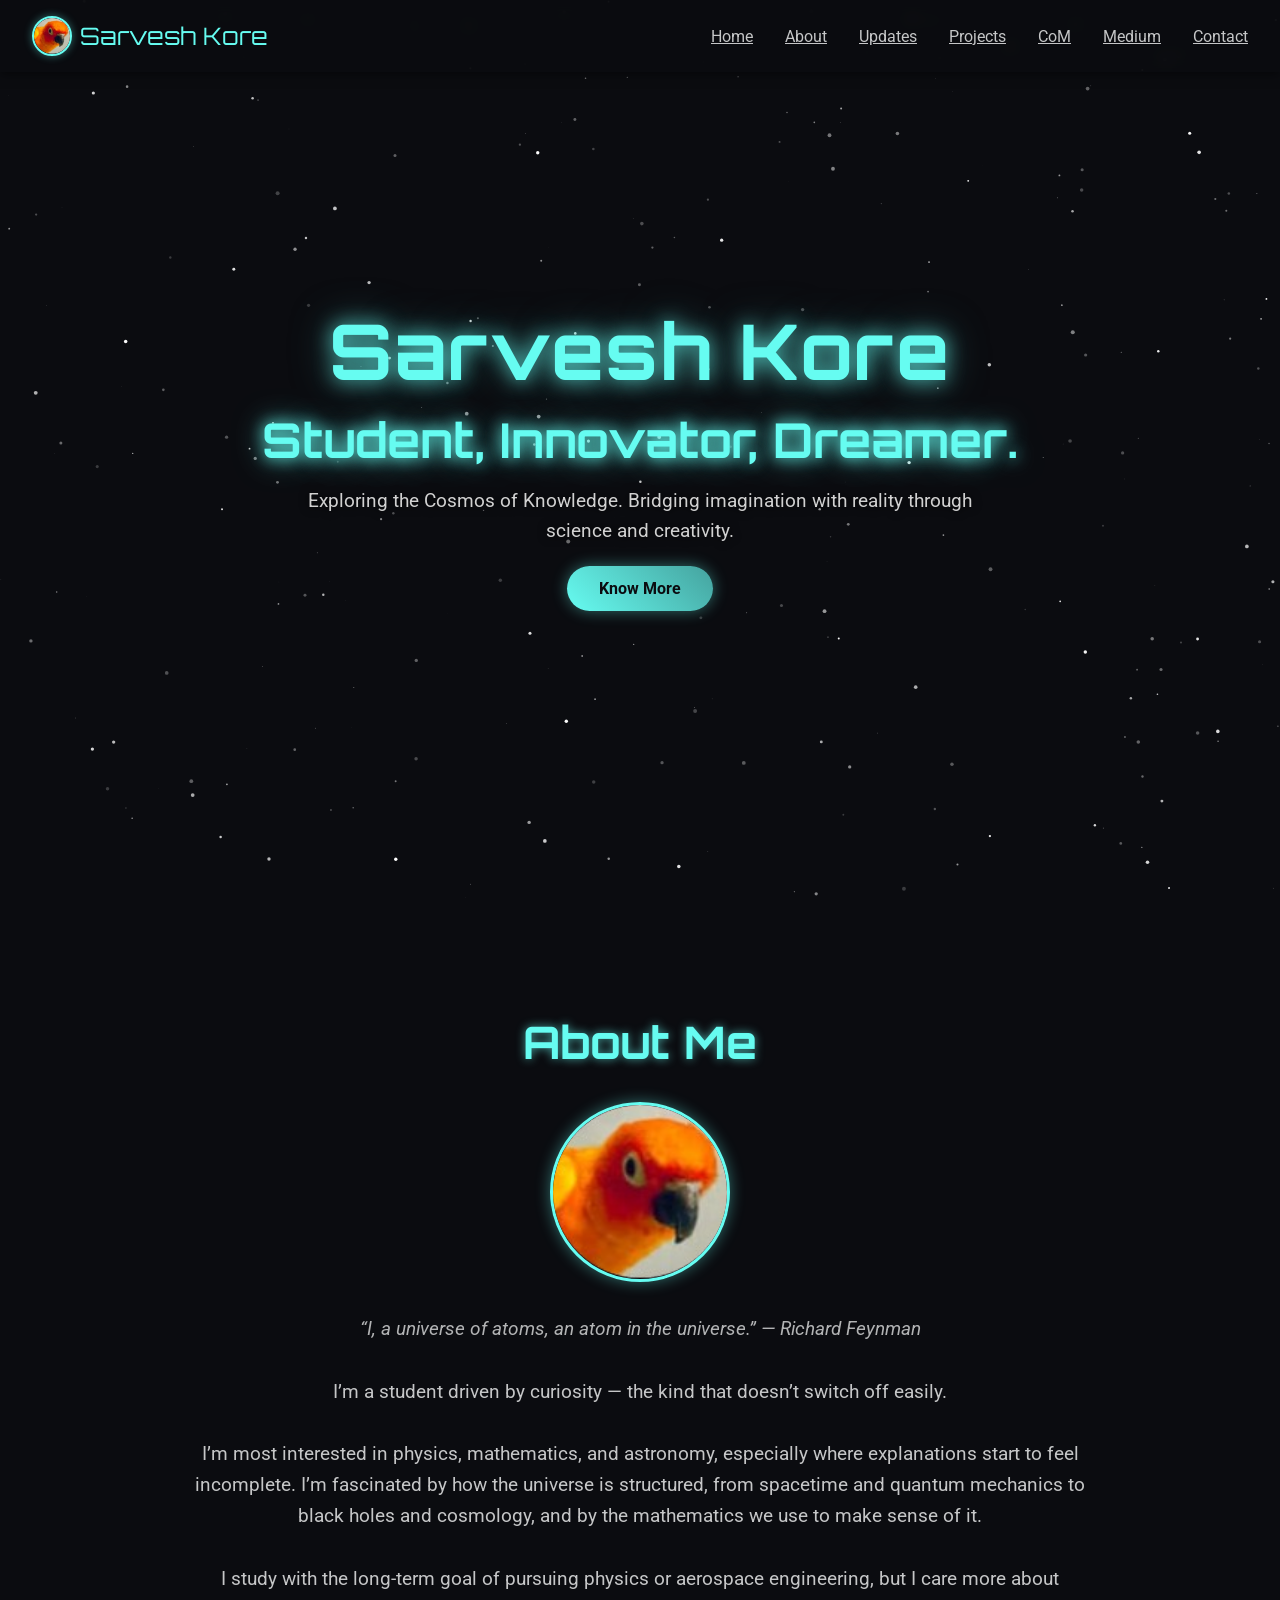
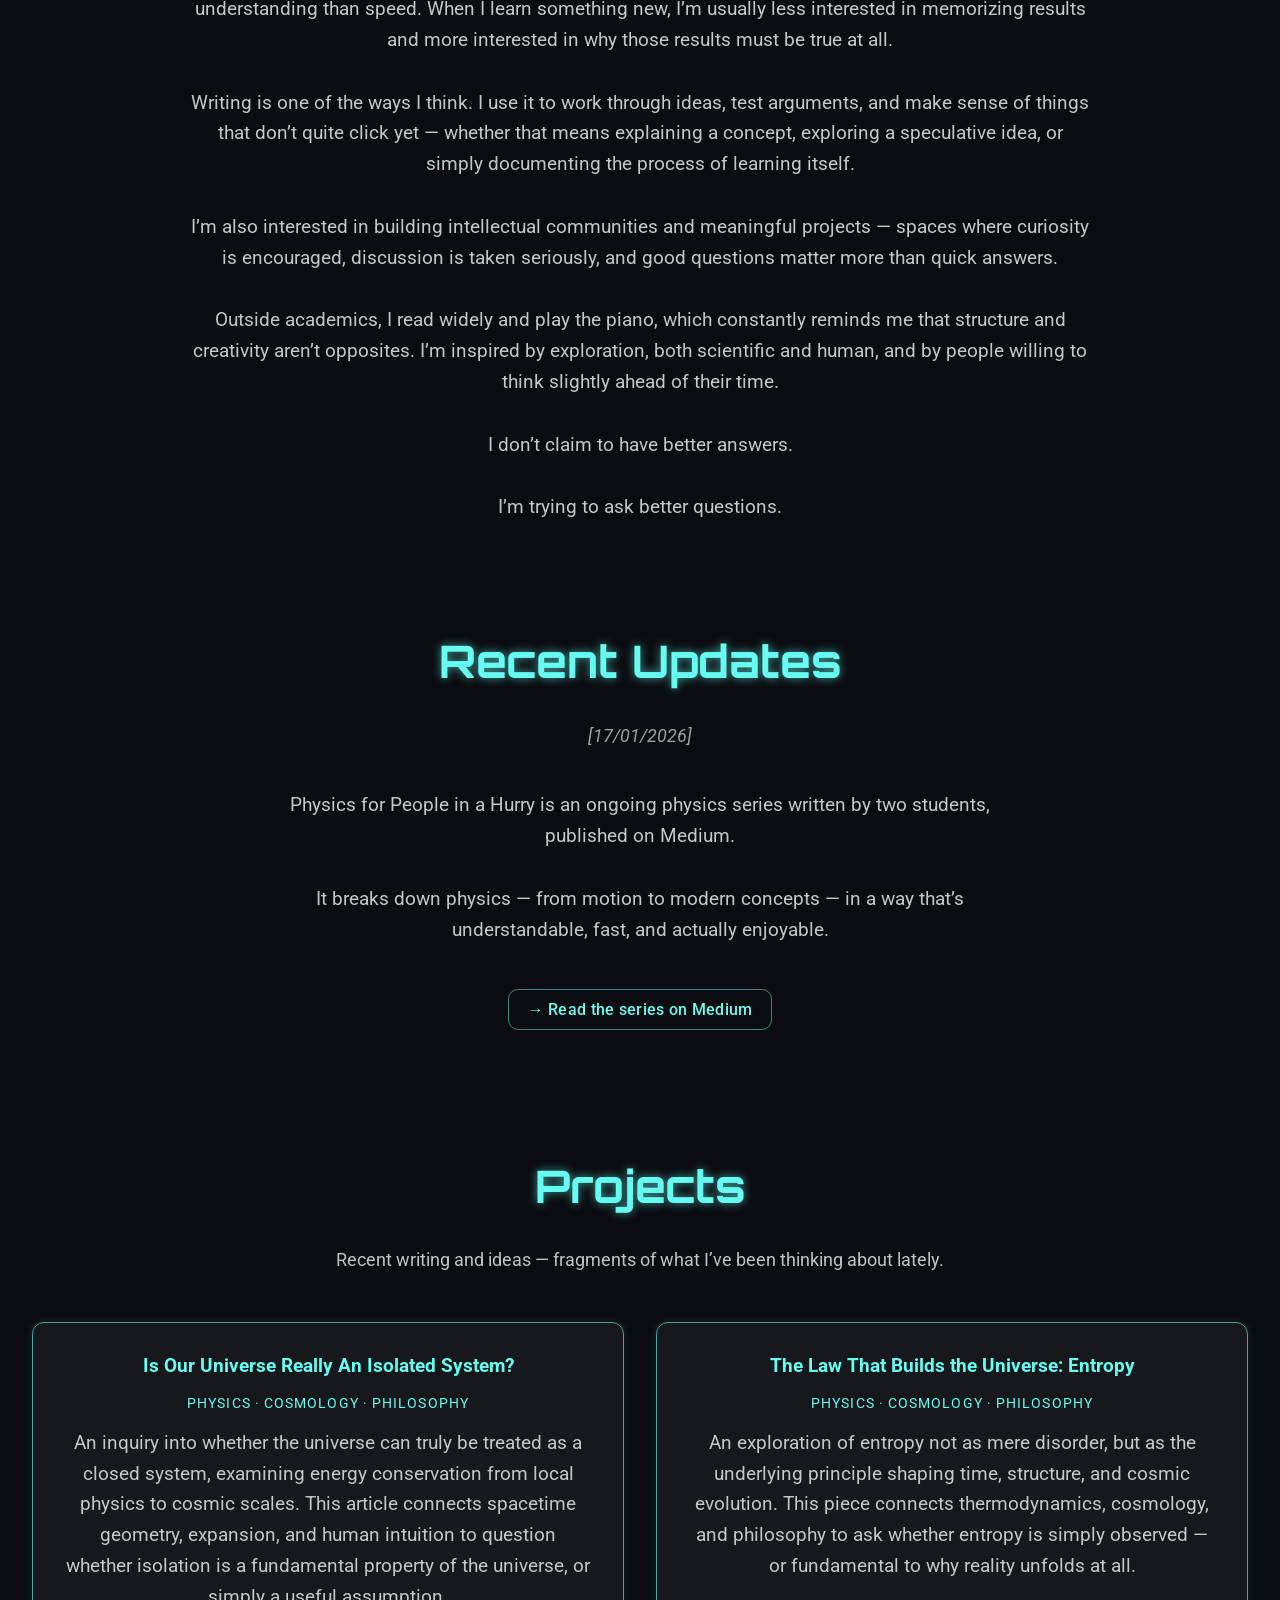
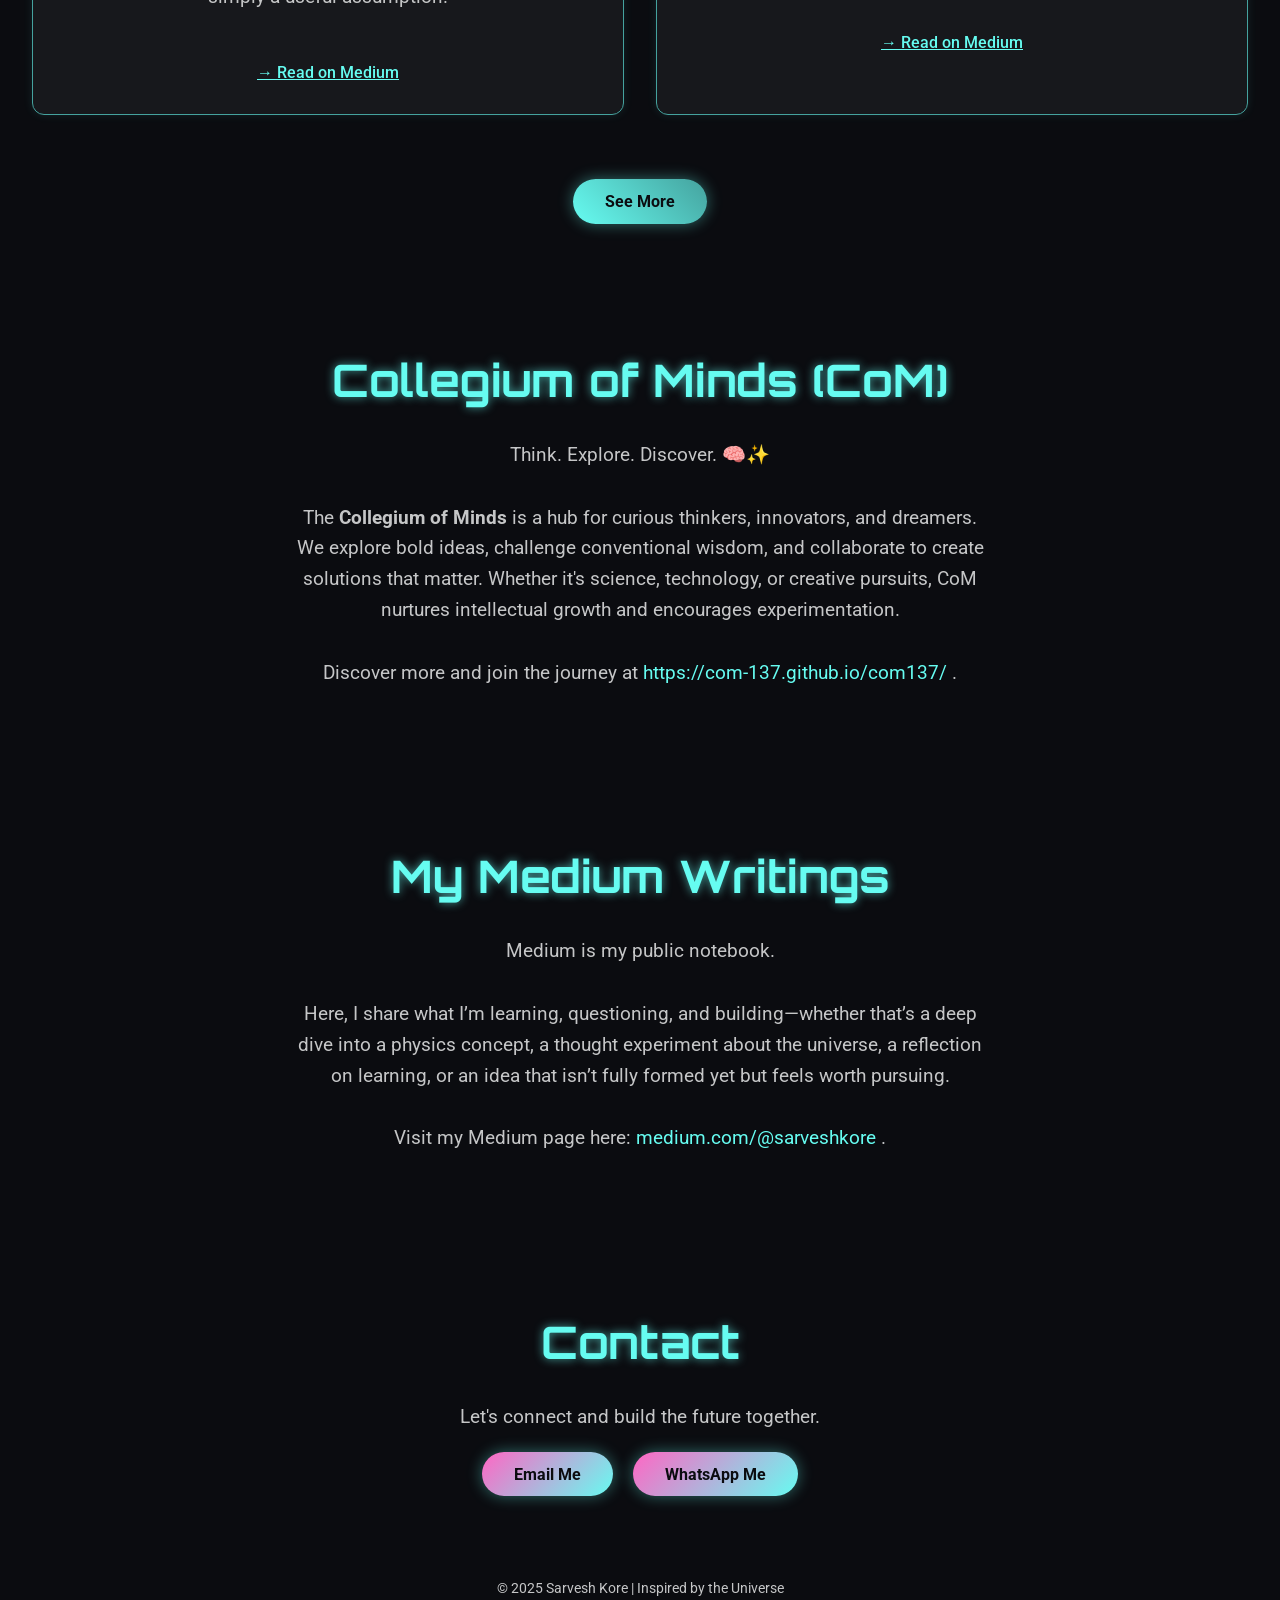
==== index.html @ aff2f36e "Update index.html" ====
<!DOCTYPE html>
<html lang="en">
<head>
  <meta charset="UTF-8">
  <meta name="viewport" content="width=device-width, initial-scale=1.0">
  <title>Sarvesh Kore | Portfolio</title>
  <link rel="icon" href="Sarvesh-pfp-nobg.png" type="image/png">
  <link href="https://fonts.googleapis.com/css2?family=Orbitron:wght@400;700&family=Roboto:wght@400;500&display=swap" rel="stylesheet">
  <link rel="stylesheet" href="style.css">
</head>
<body>

<!-- Background shapes canvas -->
<canvas id="shapes"></canvas>

<header>
  <nav>
    
    <div class="logo">
      <a href="#hero" class="nav-logo">
        <img src="Sarvesh-pfp-nobg.png" alt="Sarvesh Profile Picture" class="nav-pfp">
        <span>Sarvesh Kore</span>
      </a>
    </div>
    <!-- Mobile Menu Button -->
    <div class="menu-toggle" id="menuToggle">
      <span></span>
      <span></span>
      <span></span>
    </div>
    <ul class="nav-links" id="navLinks">
      <li><a href="#hero">Home</a></li>
      <li><a href="#about">About</a></li>
      <li><a href="#updates">Updates</a></li>
      <li><a href="#projects">Projects</a></li>
      <li><a href="#com">CoM</a></li>
      <li><a href="#medium">Medium</a></li>
      <li><a href="#contact">Contact</a></li>
    </ul>
  </nav>
</header>

<!-- Hero Section -->
<section id="hero">
  <canvas id="starfield"></canvas>
  <div class="hero-content">
    <h1 class="hero-name">Sarvesh Kore</h1>
    <h2 class="hero-tagline">Student, Innovator, Dreamer.</h2>
    <p>Exploring the Cosmos of Knowledge. Bridging imagination with reality through science and creativity.</p>
    <a href="#about" class="btn-main">Know More</a>
  </div>
</section>

<!-- About Section -->
<section id="about" class="reveal">
  <h2>About Me</h2>
  <img src="Sarvesh-pfp-nobg.png" alt="Sarvesh Kore" class="profile-pic">
  <p class="quote">
    “I, a universe of atoms, an atom in the universe.” — Richard Feynman
  </p>
  <p>
    I’m a student driven by curiosity — the kind that doesn’t switch off easily.
  </p>
  <p>
    I’m most interested in physics, mathematics, and astronomy, especially where explanations start to feel incomplete. I’m fascinated by how the universe is structured, from spacetime and quantum mechanics to black holes and cosmology, and by the mathematics we use to make sense of it.
  </p>
  <p>
    I study with the long-term goal of pursuing physics or aerospace engineering, but I care more about understanding than speed. When I learn something new, I’m usually less interested in memorizing results and more interested in why those results must be true at all.
  </p>
  <p>
    Writing is one of the ways I think. I use it to work through ideas, test arguments, and make sense of things that don’t quite click yet — whether that means explaining a concept, exploring a speculative idea, or simply documenting the process of learning itself.
  </p>
  <p>
    I’m also interested in building intellectual communities and meaningful projects — spaces where curiosity is encouraged, discussion is taken seriously, and good questions matter more than quick answers.
  </p>
  <p>
    Outside academics, I read widely and play the piano, which constantly reminds me that structure and creativity aren’t opposites. I’m inspired by exploration, both scientific and human, and by people willing to think slightly ahead of their time.
  </p>
  <p>
    I don’t claim to have better answers.
  </p>
  <p>
    I’m trying to ask better questions.
  </p>
</section>


<!-- Updates Section -->
<section id="updates">
  <h2>Recent Updates</h2>
  <p class="quote">[17/01/2026]</p>
  <p>
    Physics for People in a Hurry is an ongoing physics series written by two students,
    published on Medium.
  </p>
  <p>
    It breaks down physics — from motion to modern concepts — in a way that’s
    understandable, fast, and actually enjoyable.
  </p>
  <a href="https://medium.com/@sarveshkore/physics-for-people-in-a-hurry-f64169e1c300" target="_blank" class="updates-link">
    → Read the series on Medium
  </a>
</section>
  

<!-- Projects Section -->
<section id="projects">
  <h2>Projects</h2>

  <p class="section-intro">
    Recent writing and ideas — fragments of what I’ve been thinking about lately.
  </p>

  <div class="project-grid">

    <!-- Isolated Universe Article -->
    <div class="project-card">
      <h3>Is Our Universe Really An Isolated System?</h3>
      <p class="project-tag">Physics · Cosmology · Philosophy</p>
      <p>
        An inquiry into whether the universe can truly be treated as a closed system, 
        examining energy conservation from local physics to cosmic scales. This article 
        connects spacetime geometry, expansion, and human intuition to question whether 
        isolation is a fundamental property of the universe, or simply a useful assumption.
      </p>
      <a
        href="https://medium.com/@sarveshkore/is-our-universe-really-an-isolated-system-effea1a03c6a"
        target="_blank"
        class="project-link">
        → Read on Medium
      </a>
    </div>

    <!-- Entropy Article -->
    <div class="project-card">
      <h3>The Law That Builds the Universe: Entropy</h3>
      <p class="project-tag">Physics · Cosmology · Philosophy</p>
      <p>
        An exploration of entropy not as mere disorder, but as the underlying principle
        shaping time, structure, and cosmic evolution. This piece connects thermodynamics,
        cosmology, and philosophy to ask whether entropy is simply observed — or fundamental
        to why reality unfolds at all.
      </p>
      <a
        href="https://medium.com/@sarveshkore/the-law-that-builds-the-universe-entropy-f940f60466c7"
        target="_blank"
        class="project-link">
        → Read on Medium
      </a>
    </div>

  </div>
  <div class="see-more-container">
    <a href="projects.html" class="see-more-btn">See More</a>
  </div>
</section>

<!-- CoM Section -->
<section id="com">
  <h2>Collegium of Minds (CoM)</h2>
  <p>Think. Explore. Discover. 🧠✨</p>
  <p>
    The <strong>Collegium of Minds</strong> is a hub for curious thinkers, innovators, and dreamers. 
    We explore bold ideas, challenge conventional wisdom, and collaborate to create solutions that matter. 
    Whether it's science, technology, or creative pursuits, CoM nurtures intellectual growth and encourages experimentation.
  </p>
  <p>
    Discover more and join the journey at 
    <a href="https://com-137.github.io/com137/" target="_blank" style="color:#66fcf1; text-decoration:none;">
      https://com-137.github.io/com137/
    </a>.
  </p>
</section>

<!-- Medium Section -->
<section id="medium">
  <h2>My Medium Writings</h2>
  <p>Medium is my public notebook.</p>
  <p>Here, I share what I’m learning, questioning, and building—whether that’s a deep dive into a physics concept, a thought experiment about the universe, a reflection on learning, or an idea that isn’t fully formed yet but feels worth pursuing.</p>
  <p>
    Visit my Medium page here: 
    <a href="https://medium.com/@sarveshkore" target="_blank" style="color:#66fcf1; text-decoration:none;">
      medium.com/@sarveshkore
    </a>.
  </p>
</section>

<!-- Contact Section -->
<section id="contact">
  <h2>Contact</h2>
  <p>Let's connect and build the future together.</p>
  <a href="https://mail.google.com/mail/?view=cm&to=ssworld7105@gmail.com" target="_blank" class="btn-main">Email Me</a>
  <a href="https://wa.me/971563711020" class="btn-main btn-secondary">WhatsApp Me</a>
</section>

<footer>
  <p>&copy; 2025 Sarvesh Kore | Inspired by the Universe</p>
</footer>

<!-- ---------------- JS for Stars + Shapes + Particles ---------------- -->
<script>
// ---------- Hero Stars ----------
const starCanvas = document.getElementById('starfield');
const sctx = starCanvas.getContext('2d');
let stars = [];
const numStars = 300;

function resizeStarCanvas() {
  starCanvas.width = window.innerWidth;
  starCanvas.height = window.innerHeight;
}
window.addEventListener('resize', resizeStarCanvas);
resizeStarCanvas();

for (let i = 0; i < numStars; i++) {
  stars.push({
    x: Math.random() * starCanvas.width,
    y: Math.random() * starCanvas.height,
    size: Math.random() * 2,
    speed: Math.random() * 0.5 + 0.1,
    alpha: Math.random()
  });
}

function drawStars() {
  sctx.clearRect(0,0,starCanvas.width, starCanvas.height);
  sctx.fillStyle = '#0b0c10';
  sctx.fillRect(0,0, starCanvas.width, starCanvas.height);
  
  stars.forEach(star => {
    star.alpha += (Math.random()-0.5)*0.05;
    if(star.alpha < 0.2) star.alpha = 0.2;
    if(star.alpha > 1) star.alpha = 1;

    sctx.fillStyle = `rgba(255,255,255,${star.alpha})`;
    sctx.beginPath();
    sctx.arc(star.x, star.y, star.size,0,Math.PI*2);
    sctx.fill();

    star.y += star.speed;
    if(star.y > starCanvas.height) star.y = 0;
  });
}

// ---------- Background Shapes + Particle Trails + Light Glows ----------
const bgCanvas = document.getElementById('shapes');
const bctx = bgCanvas.getContext('2d');

let shapes = [];
const numShapes = 40;
let particles = [];
const numParticles = 80;
let glows = [];
const numGlows = 15;

function resizeBGCanvas(){
  bgCanvas.width = window.innerWidth;
  bgCanvas.height = window.innerHeight;
}
window.addEventListener('resize', resizeBGCanvas);
resizeBGCanvas();

// Shapes
for(let i=0;i<numShapes;i++){
  shapes.push({
    x: Math.random()*bgCanvas.width,
    y: Math.random()*bgCanvas.height,
    size: Math.random()*60+20,
    speed: Math.random()*0.2+0.05,
    type: Math.random()>0.5?'circle':'triangle',
    alpha: Math.random()*0.3+0.05
  });
}
// Particles
for(let i=0;i<numParticles;i++){
  particles.push({
    x: Math.random()*bgCanvas.width,
    y: Math.random()*bgCanvas.height,
    size: Math.random()*3+1,
    speedX: (Math.random()-0.5)*0.2,
    speedY: (Math.random()-0.5)*0.2,
    alpha: Math.random()*0.5+0.1
  });
}
// Light glows
for(let i=0;i<numGlows;i++){
  glows.push({
    x: Math.random()*bgCanvas.width,
    y: Math.random()*bgCanvas.height,
    radius: Math.random()*100+50,
    speedX: (Math.random()-0.5)*0.05,
    speedY: (Math.random()-0.5)*0.05,
    alpha: Math.random()*0.2+0.05
  });
}

function drawBG(){
  bctx.clearRect(0,0,bgCanvas.width,bgCanvas.height);

  // Shapes
  shapes.forEach(s=>{
    bctx.fillStyle = `rgba(102,252,241,${s.alpha})`;
    if(s.type==='circle'){
      bctx.beginPath();
      bctx.arc(s.x,s.y,s.size/2,0,Math.PI*2);
      bctx.fill();
    } else{
      bctx.beginPath();
      bctx.moveTo(s.x,s.y-s.size/2);
      bctx.lineTo(s.x-s.size/2,s.y+s.size/2);
      bctx.lineTo(s.x+s.size/2,s.y+s.size/2);
      bctx.closePath();
      bctx.fill();
    }
    s.y += s.speed;
    if(s.y>bgCanvas.height+s.size) s.y=-s.size;
  });

  // Particles
  particles.forEach(p=>{
    bctx.fillStyle = `rgba(255,255,255,${p.alpha})`;
    bctx.beginPath();
    bctx.arc(p.x,p.y,p.size,0,Math.PI*2);
    bctx.fill();
    p.x += p.speedX;
    p.y += p.speedY;
    if(p.x>bgCanvas.width) p.x=0;
    if(p.x<0) p.x=bgCanvas.width;
    if(p.y>bgCanvas.height) p.y=0;
    if(p.y<0) p.y=bgCanvas.height;
  });

  // Glows
  glows.forEach(g=>{
    let gradient = bctx.createRadialGradient(g.x,g.y,0,g.x,g.y,g.radius);
    gradient.addColorStop(0, `rgba(102,252,241,${g.alpha})`);
    gradient.addColorStop(1, 'rgba(102,252,241,0)');
    bctx.fillStyle = gradient;
    bctx.beginPath();
    bctx.arc(g.x,g.y,g.radius,0,Math.PI*2);
    bctx.fill();
    g.x += g.speedX;
    g.y += g.speedY;
    if(g.x>bgCanvas.width) g.x=0;
    if(g.x<0) g.x=bgCanvas.width;
    if(g.y>bgCanvas.height) g.y=0;
    if(g.y<0) g.y=bgCanvas.height;
  });
}

// ---------- Animate All ----------
function animate(){
  drawStars();
  drawBG();
  requestAnimationFrame(animate);
}
animate();

/*
// Smooth scroll for know more button

const btn = document.getElementById('knowMoreBtn'); 
const about = document.getElementById('about'); 

btn.addEventListener('click', (e) => { 
  e.preventDefault(); 
  about.scrollIntoView({ behavior: 'smooth' }); 
});

// Add the active class after a short delay for animation
setTimeout(() => {
  about.classList.add('active');
}, 300);
});
*/

// On page load, scroll to top and clear any hash
window.addEventListener('load', () => {
  window.scrollTo(0, 0);
  if(window.location.hash){
    history.replaceState(null, '', window.location.pathname + window.location.search);
  }
});

// ---------- Mobile Nav Toggle ----------
const menuToggle = document.getElementById('menuToggle');
const navLinks = document.getElementById('navLinks');

menuToggle.addEventListener('click', () => {
  navLinks.classList.toggle('active');
});
document.querySelectorAll('.nav-links a').forEach(link => {
  link.addEventListener('click', () => {
    navLinks.classList.remove('active');
  });
});

// Always scroll to top on reload
window.onbeforeunload = function () {
  window.scrollTo(0, 0);
};

  
</script>

</body>
</html>
---- style.css ----
/* ---------------- Base Styles ---------------- */
* { margin: 0; padding: 0; box-sizing: border-box; }
body {
  font-family: 'Roboto', sans-serif;
  color: #c5c6c7;
  overflow-x: hidden;
  background: #0b0c10;
  scroll-behavior: smooth;
}
html {
  scroll-padding-top: 90px; /* height of your navbar */
}
.menu-toggle {
  display: none; /* desktop only */
  flex-direction: column;
  justify-content: space-between;
  width: 26px;
  height: 18px;
  cursor: pointer;
}

.menu-toggle span {
  display: block;
  height: 3px;
  width: 100%;
  background: #66fcf1;
  border-radius: 2px;
}

/* ---------------- Navigation ---------------- */
header {
  position: fixed;
  width: 100%;
  top: 0;
  background: rgba(11,12,16,0.85);
  backdrop-filter: blur(8px);
  z-index: 100;
  padding: 1rem 2rem;
  box-shadow: 0 2px 10px rgba(0,0,0,0.5);
}
header nav { display: flex; justify-content: space-between; align-items: center; }
header h1 { font-family: 'Orbitron', sans-serif; color: #66fcf1; letter-spacing: 1px; }
header ul { list-style: none; display: flex; gap: 2rem; }
header ul a {
  color: #c5c6c7;
  transition: 0.3s;
  position: relative;
}
header ul a::after {
  content: '';
  position: absolute;
  bottom: -3px;
  left: 0;
  width: 0%;
  height: 2px;
  background: #66fcf1;
  transition: 0.3s;
}
header ul a:hover::after { width: 100%; }
header ul a:hover { color: #66fcf1; }
.profile-pic {
  width: 180px;           /* adjust size as needed */
  height: 180px;
  border-radius: 50%;     /* circular profile */
  display: block;
  margin: 1rem auto 2rem auto; /* center and space */
  border: 3px solid #66fcf1;   /* optional highlight */
  box-shadow: 0 0 15px rgba(102,252,241,0.4); /* subtle glow */
}

header nav {
  display: flex;
  justify-content: space-between; /* nav links stay on right */
  align-items: center;
  gap: 2rem;
}

header nav .logo {
  display: flex;
  align-items: center;
  gap: 0.5rem; /* space between pic and name */
}

header nav .logo span {
  font-family: 'Orbitron', sans-serif;
  color: #66fcf1;
  font-size: 1.5rem;
  white-space: nowrap; /* keeps text on same line as pic */
}

.nav-pfp {
  width: 40px;
  height: 40px;
  border-radius: 50%;
  border: 2px solid #66fcf1;
  box-shadow: 0 0 8px rgba(102,252,241,0.4);
  object-fit: cover;
}

.nav-logo {
  display: flex;
  align-items: center;
  gap: 0.5rem;
  color: #66fcf1;
  text-decoration: none; /* remove underline */
  transition: color 0.3s ease, transform 0.3s ease;
}

.nav-logo:hover {
  color: #ffffff;   /* subtle color change */
  transform: scale(1.05); /* slight scale for effect */
}

.nav-logo img.nav-pfp {
  width: 40px;
  height: 40px;
  border-radius: 50%;
  object-fit: cover;
}

/* ---------------- Hero Section ---------------- */
#hero {
  position: relative;
  height: 100vh;
  display: flex;
  justify-content: center;
  align-items: center;
  text-align: center;
  overflow: hidden;
}

#starfield {
  position: absolute;
  inset: 0;
  z-index: 0;
  pointer-events: none;
}

.hero-content {
  position: relative;
  z-index: 1;
  text-align: center;
  color: #ffffff;
  max-width: 800px;
  padding: 0 1rem;
  animation: fadeIn 2s ease-in-out forwards;
}

.hero-content h2 {
  font-family: 'Orbitron', sans-serif;
  font-size: 3rem;
  color: #66fcf1;
  margin-bottom: 1rem;
  text-shadow: 0 0 15px #66fcf1, 0 0 30px #45a29e;
}
.hero-content p {
  font-size: 1.2rem;
  margin-bottom: 2rem;
  line-height: 1.6;
  color: #d1d1d1;
  text-shadow: 0 0 10px #000;
}
.hero-name {
  font-family: 'Orbitron', sans-serif;
  font-size: clamp(3.5rem, 6vw, 5.5rem);
  color: #66fcf1;
  margin-bottom: 0.6rem;
  letter-spacing: 2px;
  text-shadow:
    0 0 20px rgba(102, 252, 241, 0.8),
    0 0 40px rgba(69, 162, 158, 0.6);
}
.hero-tagline {
  font-family: 'Orbitron', sans-serif;
  font-size: 1rem;
  color: #d1d1d1;
  margin-bottom: 0.5rem;
  /*text-shadow: 0 0 10px #000;*/
}
.btn-main {
  padding: 0.8rem 2rem;
  background: linear-gradient(45deg, #66fcf1, #45a29e);
  color: #0b0c10;
  border-radius: 50px;
  font-weight: bold;
  transition: 0.3s;
  box-shadow: 0 0 15px rgba(102,252,241,0.4);
  text-decoration: none;
}
.btn-main:hover {
  transform: translateY(-3px) scale(1.05);
  box-shadow: 0 0 25px rgba(102,252,241,0.6);
}

/* ---------------- Floating Shapes & Particles ---------------- */
#shapes, #particles {
  position: fixed;
  top: 0;
  left: 0;
  width: 100%;
  height: 100%;
  z-index: -2; /* behind everything */
  pointer-events: none;
}



/* ---------------- Sections ---------------- */
section {
  padding: 4rem 2rem;
  text-align: center;
  position: relative;
}
section h2 {
  font-family: 'Orbitron', sans-serif;
  color: #66fcf1;
  font-size: 2.8rem;
  margin-bottom: 2rem;
  text-shadow: 0 0 10px #45a29e;
}
section p {
  max-width: 700px;
  margin: 0 auto 2rem auto;
  font-size: 1.2rem;
  line-height: 1.6;
  color: #c5c6c7;
}

/* ---------------- Abouts ---------------- */

#about p {
  max-width: 900px; /* was 700px */
  margin: 0 auto 2rem auto;
  font-size: 1.2rem;
  line-height: 1.6;
  color: #c5c6c7;
  text-align: center;
}
#about {
  opacity: 1;
  transition: opacity 0.5s ease, transform 0.5s ease;
  transform: translateY(50px);
}
#about.active {
  opacity: 1;
  transform: translateY(0);
}
.quote {
  font-family: 'Roboto', sans-serif;
  font-size: 1.15rem;
  font-style: italic;
  color: #aab2b8;
  margin-bottom: 2.5rem;
  text-align: center;
  opacity: 0.9;
}
/* Initial hidden state */
.reveal {
  opacity: 0;
  transform: translateY(-40px);
  transition: opacity 0.8s ease, transform 0.8s ease;
}

/* When revealed */
.reveal.active {
  opacity: 1;
  transform: translateY(0);
}

/* ---------------- Updates ---------------- */

.updates-link {
    display: inline-block;
    margin-top: 12px;

    font-size: 1rem;
    font-weight: 500;
    letter-spacing: 0.3px;

    color: #66fcf1;
    text-decoration: none;

    padding: 10px 18px;
    border: 1px solid rgba(102, 252, 241, 0.5);
    border-radius: 10px;

    background: transparent;

    transition:
        color 0.25s ease,
        background 0.25s ease,
        box-shadow 0.25s ease,
        transform 0.15s ease;
}

.updates-link:hover {
    background: rgba(102, 252, 241, 0.1);
    box-shadow: 0 0 14px rgba(102, 252, 241, 0.35);
    transform: translateY(-1px);
}

.updates-link:active {
    transform: translateY(0);
    box-shadow: 0 0 6px rgba(102, 252, 241, 0.25);
}

/* ---------------- Projects ---------------- */
.project-grid {
  display: grid;
  grid-template-columns: repeat(auto-fit, minmax(280px, 1fr));
  gap: 2rem;
}
.project-card {
  background: rgba(255,255,255,0.05);
  border-radius: 12px;
  padding: 2rem;
  border: 1px solid #45a29e;
  transition: 0.3s;
  box-shadow: 0 0 10px rgba(102,252,241,0.1);
}
.project-card h3 { 
  color: #66fcf1; 
  margin-bottom: 1rem; 
}
.project-card:hover {
  transform: translateY(-10px) scale(1.05);
  box-shadow: 0 15px 30px rgba(102,252,241,0.3);
}
/* Projects – refinements */
.section-intro {
  max-width: 900px;
  margin: 0 auto 3rem auto;
  font-size: 1.1rem;
  color: #bfc3c7;
}

.project-tag {
  font-size: 0.85rem;
  letter-spacing: 0.08em;
  text-transform: uppercase;
  color: #66fcf1;
  margin-bottom: 0.8rem;
}

.project-link {
  display: inline-block;
  margin-top: 1.2rem;
  color: #66fcf1;
  font-weight: 500;
  transition: 0.3s ease;
}

.project-link:hover {
  transform: translateX(6px);
  color: #ffffff;
}


.see-more-btn {
  margin-top: 4rem;
  display: inline-block;
  padding: 0.8rem 2rem;
  background: linear-gradient(45deg, #66fcf1, #45a29e);
  color: #0b0c10;
  border-radius: 50px;
  font-weight: bold;
  transition: 0.3s;
  box-shadow: 0 0 15px rgba(102,252,241,0.4);
  text-decoration: none;
}

.see-more-btn:hover {
  transform: translateY(-3px);
  box-shadow:
    0 12px 32px rgba(102, 252, 241, 0.35),
    inset 0 0 0 1px rgba(255, 255, 255, 0.35);
}


/* ---------------- Contact ---------------- */
#contact a.btn-main {
  background: linear-gradient(135deg, #ff66c4, #66fcf1);
  color: #0b0c10;
  box-shadow: 0 0 15px rgba(102,252,241,0.4);
}
.btn-secondary {
  margin-left: 1rem;
  background: linear-gradient(45deg, #25D366, #1ebe5d);
  box-shadow: 0 0 15px rgba(37, 211, 102, 0.4);
}
.btn-secondary:hover {
  box-shadow: 0 0 25px rgba(37, 211, 102, 0.6);
}

/* ---------------- Footer ---------------- */
footer {
  padding: 2rem;
  background: #0b0c10;
  color: #c5c6c7;
  text-align: center;
  font-size: 0.9rem;
}

/* ---------------- Animations ---------------- */
@keyframes fadeIn {
  from { opacity: 0; transform: translateY(20px); }
  to { opacity: 1; transform: translateY(0); }
}


/* ================= MOBILE FIX ================= */
@media (max-width: 768px) {

  /* ---------- Navbar ---------- */
  header {
    padding: 0.6rem 1rem;
  }

  header nav {
    gap: 1rem;
  }

  .nav-pfp {
    width: 32px;
    height: 32px;
  }

  .nav-logo span {
    font-size: 1.1rem;
  }

  header ul {
    gap: 1rem;
    font-size: 0.85rem;
  }

  /* ---------- Hero ---------- */
  #hero {
    height: 90vh; /* avoid extreme vertical stretch */
  }

  .hero-content {
    max-width: 90%;
  }

  .hero-name {
    font-size: clamp(2.4rem, 9vw, 3.2rem);
    letter-spacing: 1px;
  }

  .hero-content h2 {
    font-size: 1.6rem;
  }

  .hero-content p {
    font-size: 0.95rem;
  }

  .btn-main {
    padding: 0.6rem 1.6rem;
    font-size: 0.9rem;
  }

  /* ---------- Sections ---------- */
  section {
    padding: 3rem 1.2rem; /* tighter, cleaner */
  }

  section h2 {
    font-size: 1.9rem;
    margin-bottom: 1.2rem;
  }

  section p,
  #about p {
    font-size: 0.95rem;
    max-width: 100%;
  }

  /* ---------- Profile pic in About ---------- */
  .profile-pic {
    width: 120px;
    height: 120px;
    margin-bottom: 1.2rem;
  }

  /* ---------- Projects ---------- */
  .project-grid {
    grid-template-columns: 1fr;
    gap: 1.4rem;
  }

  .project-card {
    padding: 1.4rem;
  }

  .project-card h3 {
    font-size: 1.1rem;
  }

  .project-tag {
    font-size: 0.7rem;
  }

  /* ---------- Updates ---------- */
  .article-card img {
    height: 180px;
  }

  .article-content h3 {
    font-size: 1.15rem;
  }

  /* ---------- Footer ---------- */
  footer {
    font-size: 0.8rem;
  }

  .menu-toggle {
    display: flex;
  }

  .nav-links {
    position: absolute;
    top: 100%;
    right: 0;
    background: rgba(11,12,16,0.95);
    backdrop-filter: blur(10px);
    flex-direction: column;
    align-items: center;
    width: 100%;
    padding: 1.5rem 0;
    gap: 1.2rem;

    opacity: 0;
    pointer-events: none;
    transform: translateY(-10px);
    transition: 0.3s ease;
  }

  .nav-links.active {
    opacity: 1;
    pointer-events: auto;
    transform: translateY(0);
  }

  header ul a {
    font-size: 1rem;
  }
}





/* ---------- Hero section ---------- */
#hero {
  position: relative;
  z-index: 1;
}
#starfield { z-index: -1; }
#shapes, #particles { z-index: -2; }

/* ---------- Menu toggle & Sidebar ---------- */
.menu-toggle {
  display: none; /* shown only in mobile/medium screens */
  flex-direction: column;
  justify-content: space-between;
  width: 26px;
  height: 18px;
  cursor: pointer;
  z-index: 1000; /* always above everything */
}

.menu-toggle span {
  display: block;
  height: 3px;
  width: 100%;
  background: #66fcf1;
  border-radius: 2px;
}

/* ---------- Breakpoint: Tablets and below ---------- */
@media (max-width: 1024px) {
  .menu-toggle {
    display: flex;
  }

  header nav ul {
    display: none; /* hide horizontal links */
  }

  .nav-links {
    position: fixed; /* sidebar slides in */
    top: 0;
    right: 0;
    height: 100vh; /* full viewport */
    width: 70%; 
    background: rgba(11,12,16,0.95);
    backdrop-filter: blur(10px);
    display: flex;
    flex-direction: column;
    align-items: center;
    padding-top: 5rem;
    gap: 1.5rem;

    transform: translateX(100%); /* hidden by default */
    opacity: 0;
    pointer-events: none;
    transition: transform 0.3s ease, opacity 0.3s ease;
    z-index: 999; /* top layer */
  }

  .nav-links.active {
    transform: translateX(0); /* slide in */
    opacity: 1;
    pointer-events: auto;
  }
}

/* ---------- Breakpoint: Mobile portrait ---------- */
@media (max-width: 768px) and (orientation: portrait) {
  #hero {
    height: 100vh; /* full screen */
  }

  #starfield,
  #shapes,
  #particles {
    height: 100vh; /* ensure full coverage */
  }

  header {
    padding: 0.6rem 1rem;
  }

  header nav {
    gap: 1rem;
  }

  .nav-pfp {
    width: 32px;
    height: 32px;
  }

  .nav-logo span {
    font-size: 1.1rem;
  }

  header ul {
    gap: 1rem;
    font-size: 0.85rem;
  }

  /* Adjust sidebar padding/gap for smaller screens */
  .nav-links {
    width: 80%; /* slightly wider on small screens */
    padding-top: 4.5rem;
    gap: 1.2rem;
  }
}
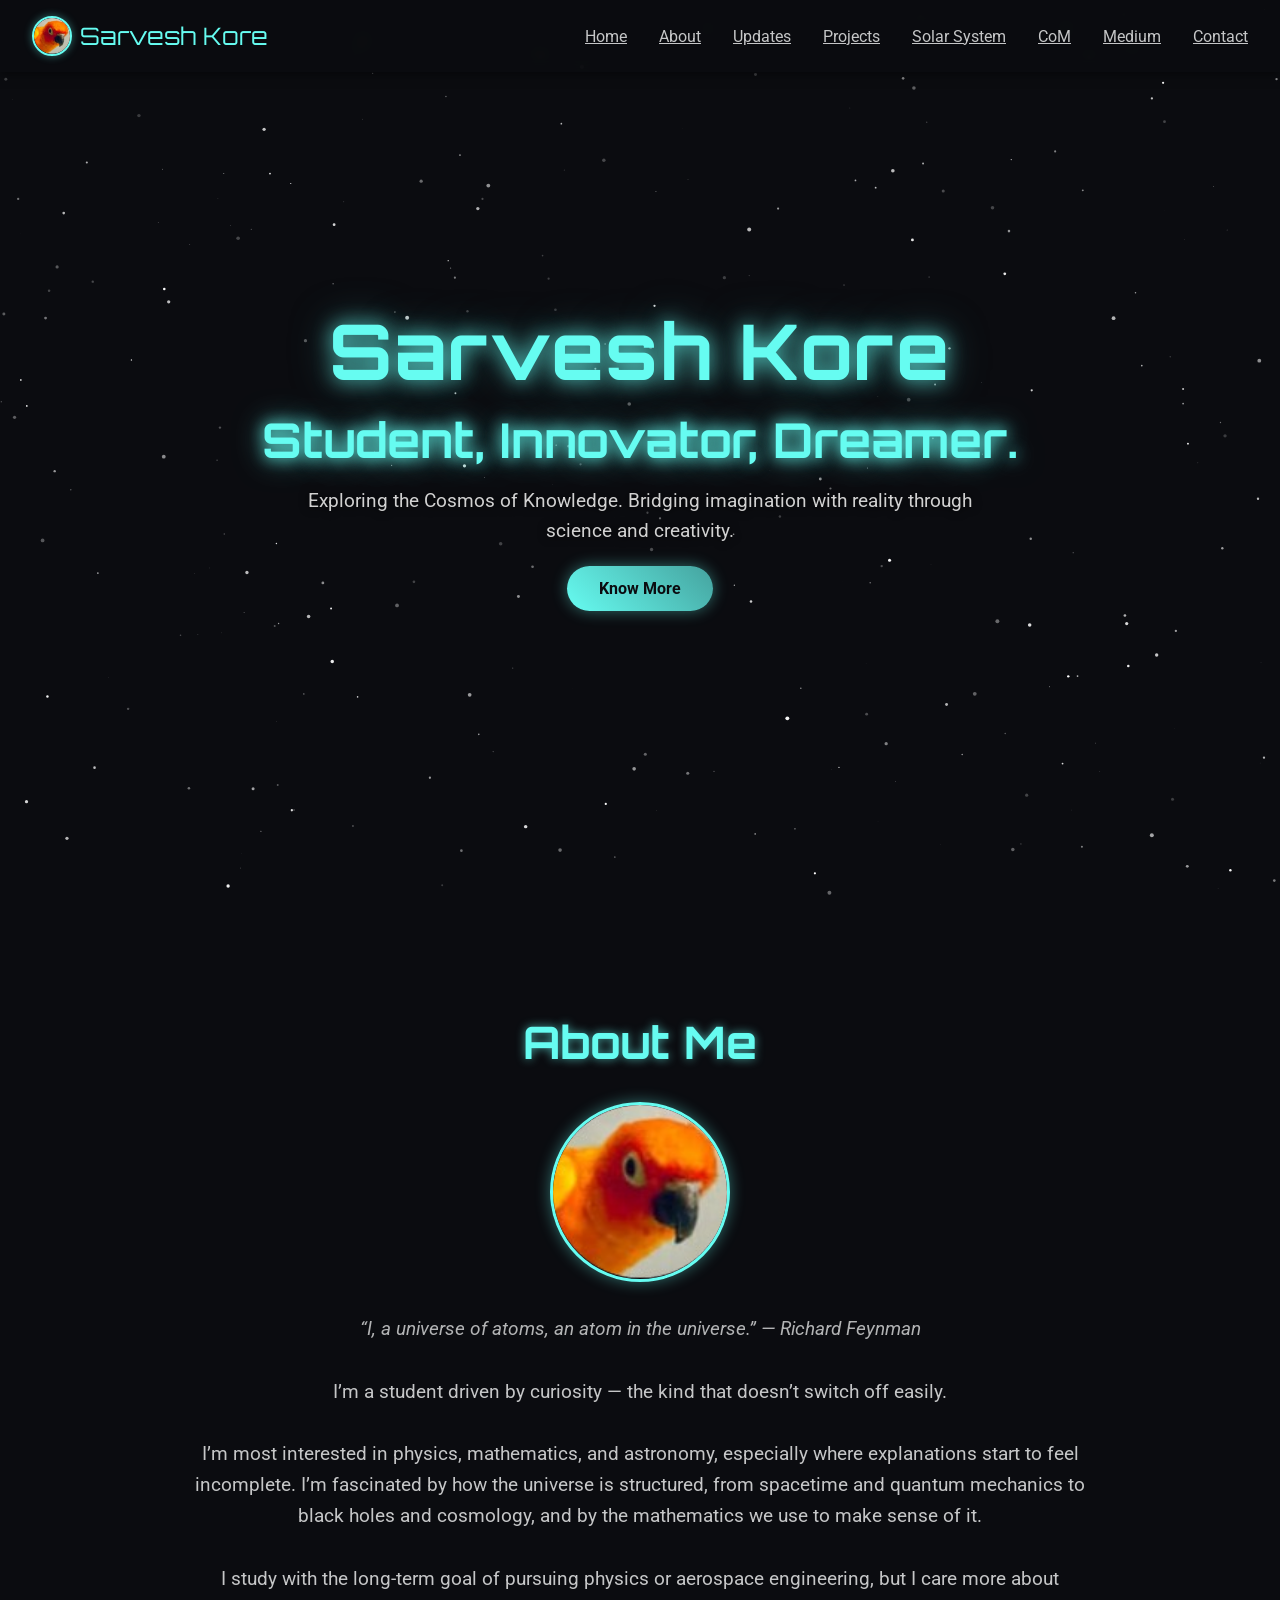
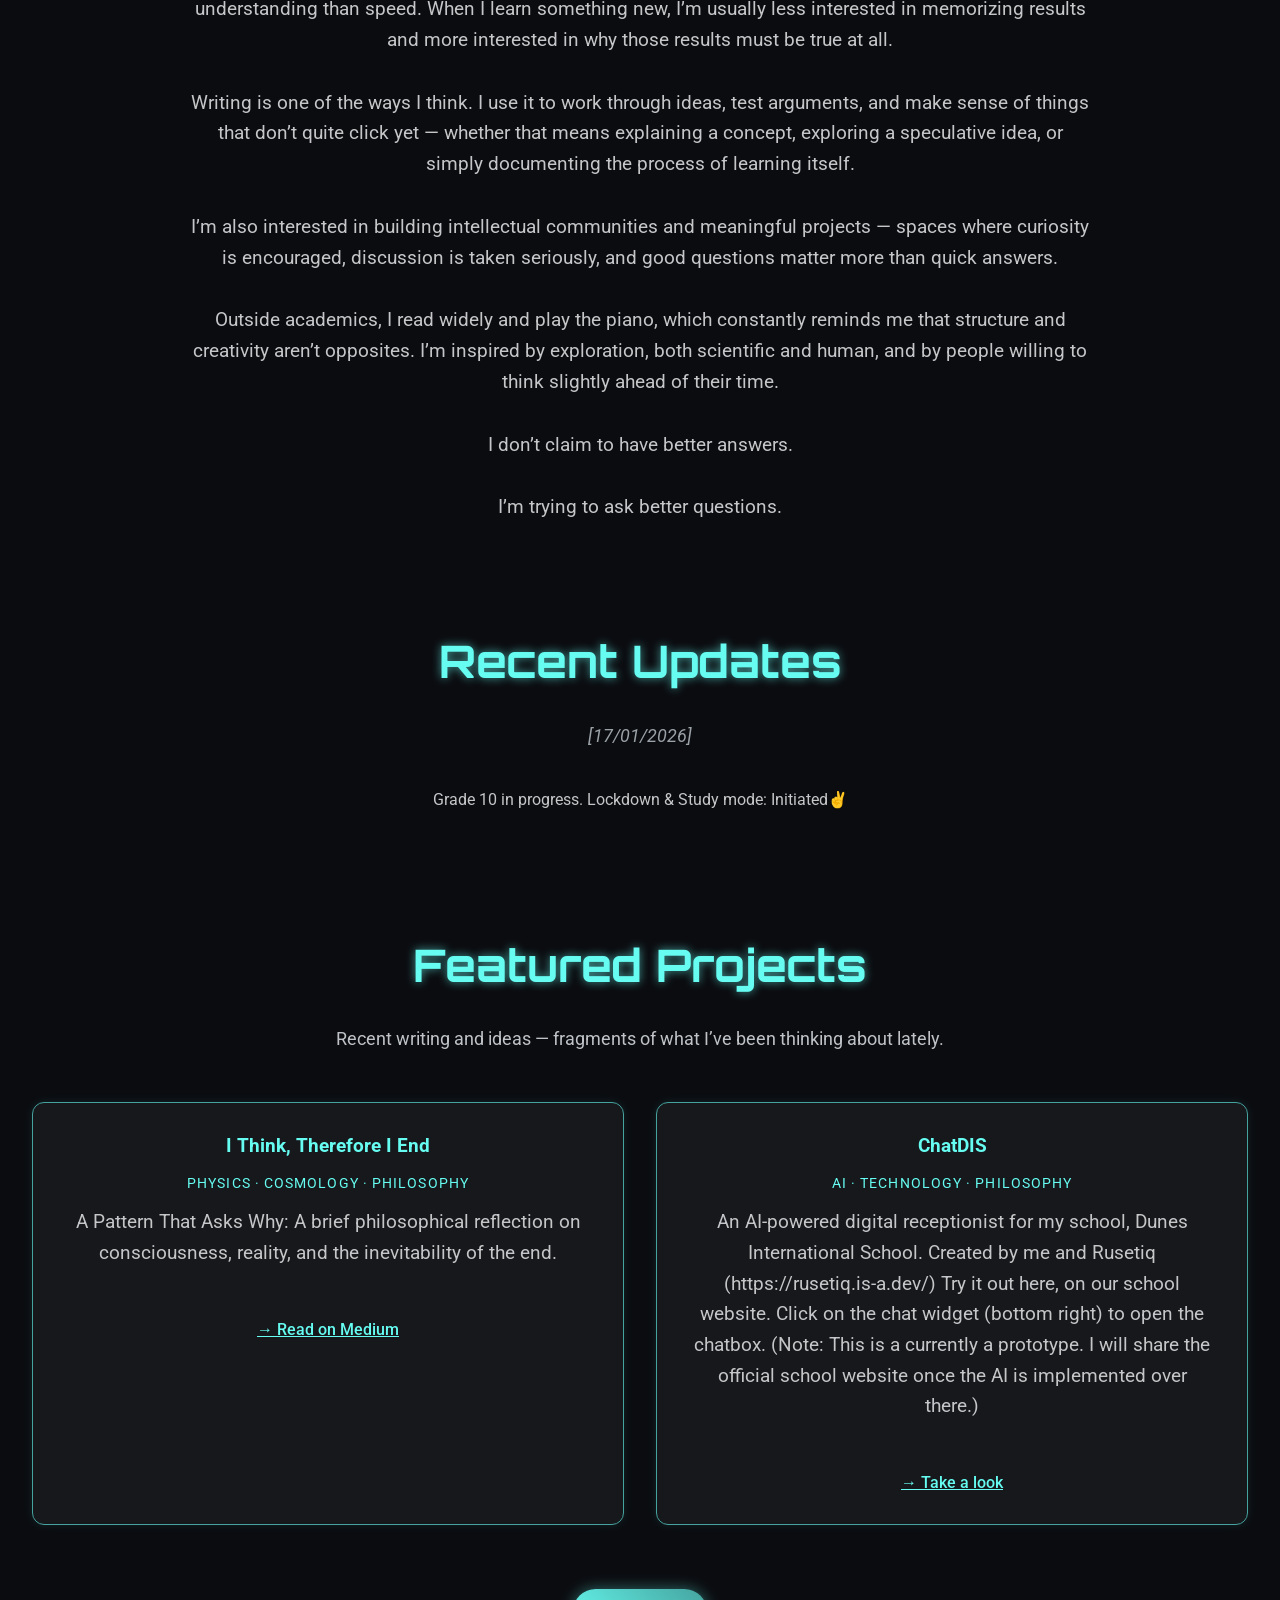
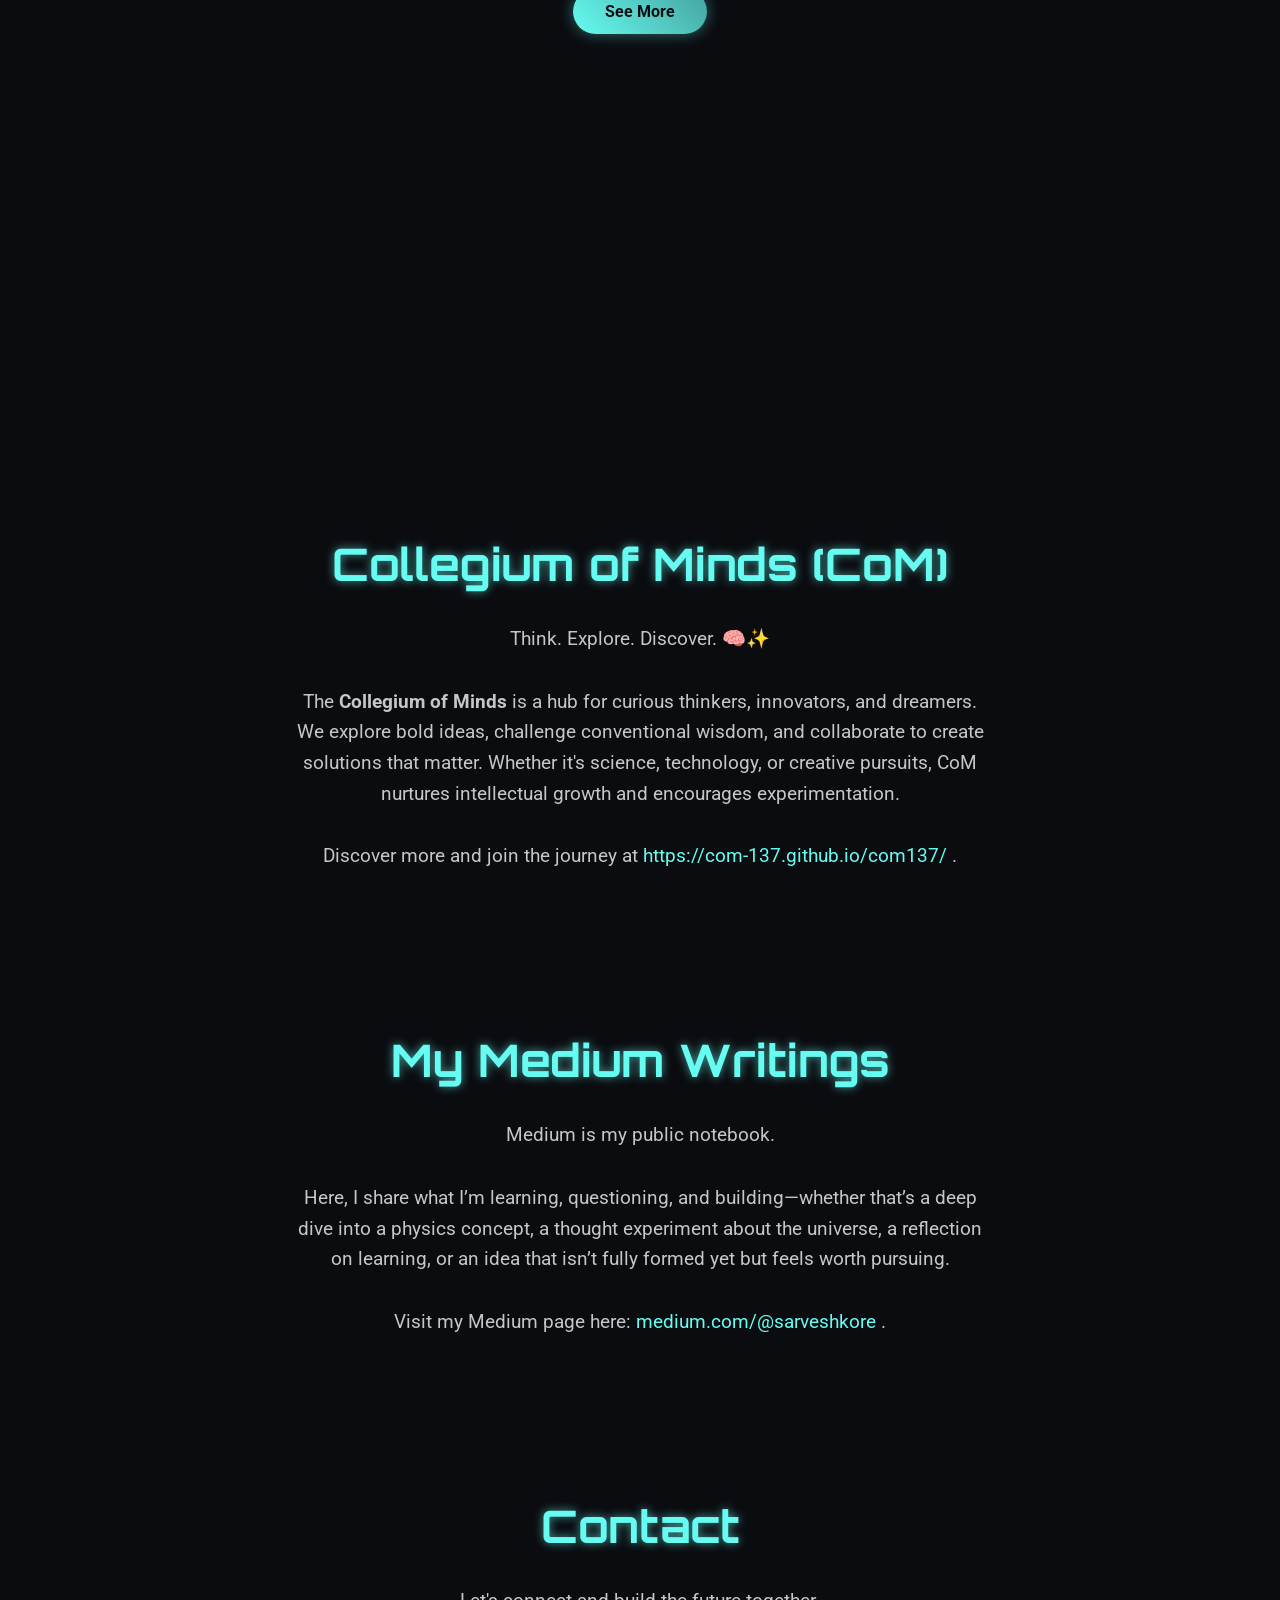
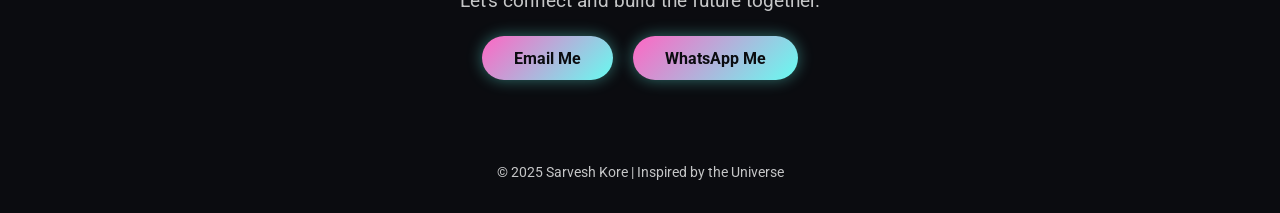
==== commit e41014c5: "Add solar system section and update project details Added a new section to explore the solar system " ====
--- a/index.html
+++ b/index.html
@@ -33,6 +33,7 @@
       <li><a href="#about">About</a></li>
       <li><a href="#updates">Updates</a></li>
       <li><a href="#projects">Projects</a></li>
+      <li><a href="#solar-system">Solar System</a></li>
       <li><a href="#com">CoM</a></li>
       <li><a href="#medium">Medium</a></li>
       <li><a href="#contact">Contact</a></li>
@@ -89,23 +90,13 @@
 <section id="updates">
   <h2>Recent Updates</h2>
   <p class="quote">[17/01/2026]</p>
-  <p>
-    Physics for People in a Hurry is an ongoing physics series written by two students,
-    published on Medium.
-  </p>
-  <p>
-    It breaks down physics — from motion to modern concepts — in a way that’s
-    understandable, fast, and actually enjoyable.
-  </p>
-  <a href="https://medium.com/@sarveshkore/physics-for-people-in-a-hurry-f64169e1c300" target="_blank" class="updates-link">
-    → Read the series on Medium
-  </a>
+  Grade 10 in progress. Lockdown & Study mode: Initiated✌️
 </section>
   
 
 <!-- Projects Section -->
 <section id="projects">
-  <h2>Projects</h2>
+  <h2>Featured Projects</h2>
 
   <p class="section-intro">
     Recent writing and ideas — fragments of what I’ve been thinking about lately.
@@ -113,45 +104,56 @@
 
   <div class="project-grid">
 
-    <!-- Isolated Universe Article -->
+    <!-- Philosophy Article -->
     <div class="project-card">
-      <h3>Is Our Universe Really An Isolated System?</h3>
+      <h3>I Think, Therefore I End</h3>
       <p class="project-tag">Physics · Cosmology · Philosophy</p>
       <p>
-        An inquiry into whether the universe can truly be treated as a closed system, 
-        examining energy conservation from local physics to cosmic scales. This article 
-        connects spacetime geometry, expansion, and human intuition to question whether 
-        isolation is a fundamental property of the universe, or simply a useful assumption.
+        A Pattern That Asks Why: A brief philosophical reflection on consciousness, 
+        reality, and the inevitability of the end.
       </p>
       <a
-        href="https://medium.com/@sarveshkore/is-our-universe-really-an-isolated-system-effea1a03c6a"
+        href="https://medium.com/@sarveshkore/i-think-therefore-i-end-887ef05263db"
         target="_blank"
         class="project-link">
         → Read on Medium
       </a>
     </div>
 
-    <!-- Entropy Article -->
+    <!-- ChatDIS -->
     <div class="project-card">
-      <h3>The Law That Builds the Universe: Entropy</h3>
-      <p class="project-tag">Physics · Cosmology · Philosophy</p>
+      <h3>ChatDIS</h3>
+      <p class="project-tag">AI · Technology · Philosophy</p>
       <p>
-        An exploration of entropy not as mere disorder, but as the underlying principle
-        shaping time, structure, and cosmic evolution. This piece connects thermodynamics,
-        cosmology, and philosophy to ask whether entropy is simply observed — or fundamental
-        to why reality unfolds at all.
+        An AI-powered digital receptionist for my school, Dunes International School. 
+        Created by me and Rusetiq (<a>https://rusetiq.is-a.dev/</a>)
+        Try it out here, on our school website. Click on the chat widget (bottom right) to open the chatbox.
+        (Note: This is a currently a prototype. I will share the official school website once the AI is implemented over there.)
       </p>
       <a
-        href="https://medium.com/@sarveshkore/the-law-that-builds-the-universe-entropy-f940f60466c7"
+        href="https://dunes-website-proto.vercel.app/"
         target="_blank"
         class="project-link">
-        → Read on Medium
+        → Take a look
       </a>
     </div>
 
   </div>
   <div class="see-more-container">
     <a href="projects.html" class="see-more-btn">See More</a>
+  </div>
+</section>
+
+<!-- Interactive Solar System Section -->
+<section id="solar-system" class="reveal">
+  <h2>Explore the Solar System</h2>
+  <div class="iframe-container">
+    <iframe 
+      src="https://eyes.nasa.gov/apps/solar-system/#/home" 
+      allowfullscreen 
+      loading="lazy"
+      title="NASA Eyes on the Solar System">
+    </iframe>
   </div>
 </section>
 
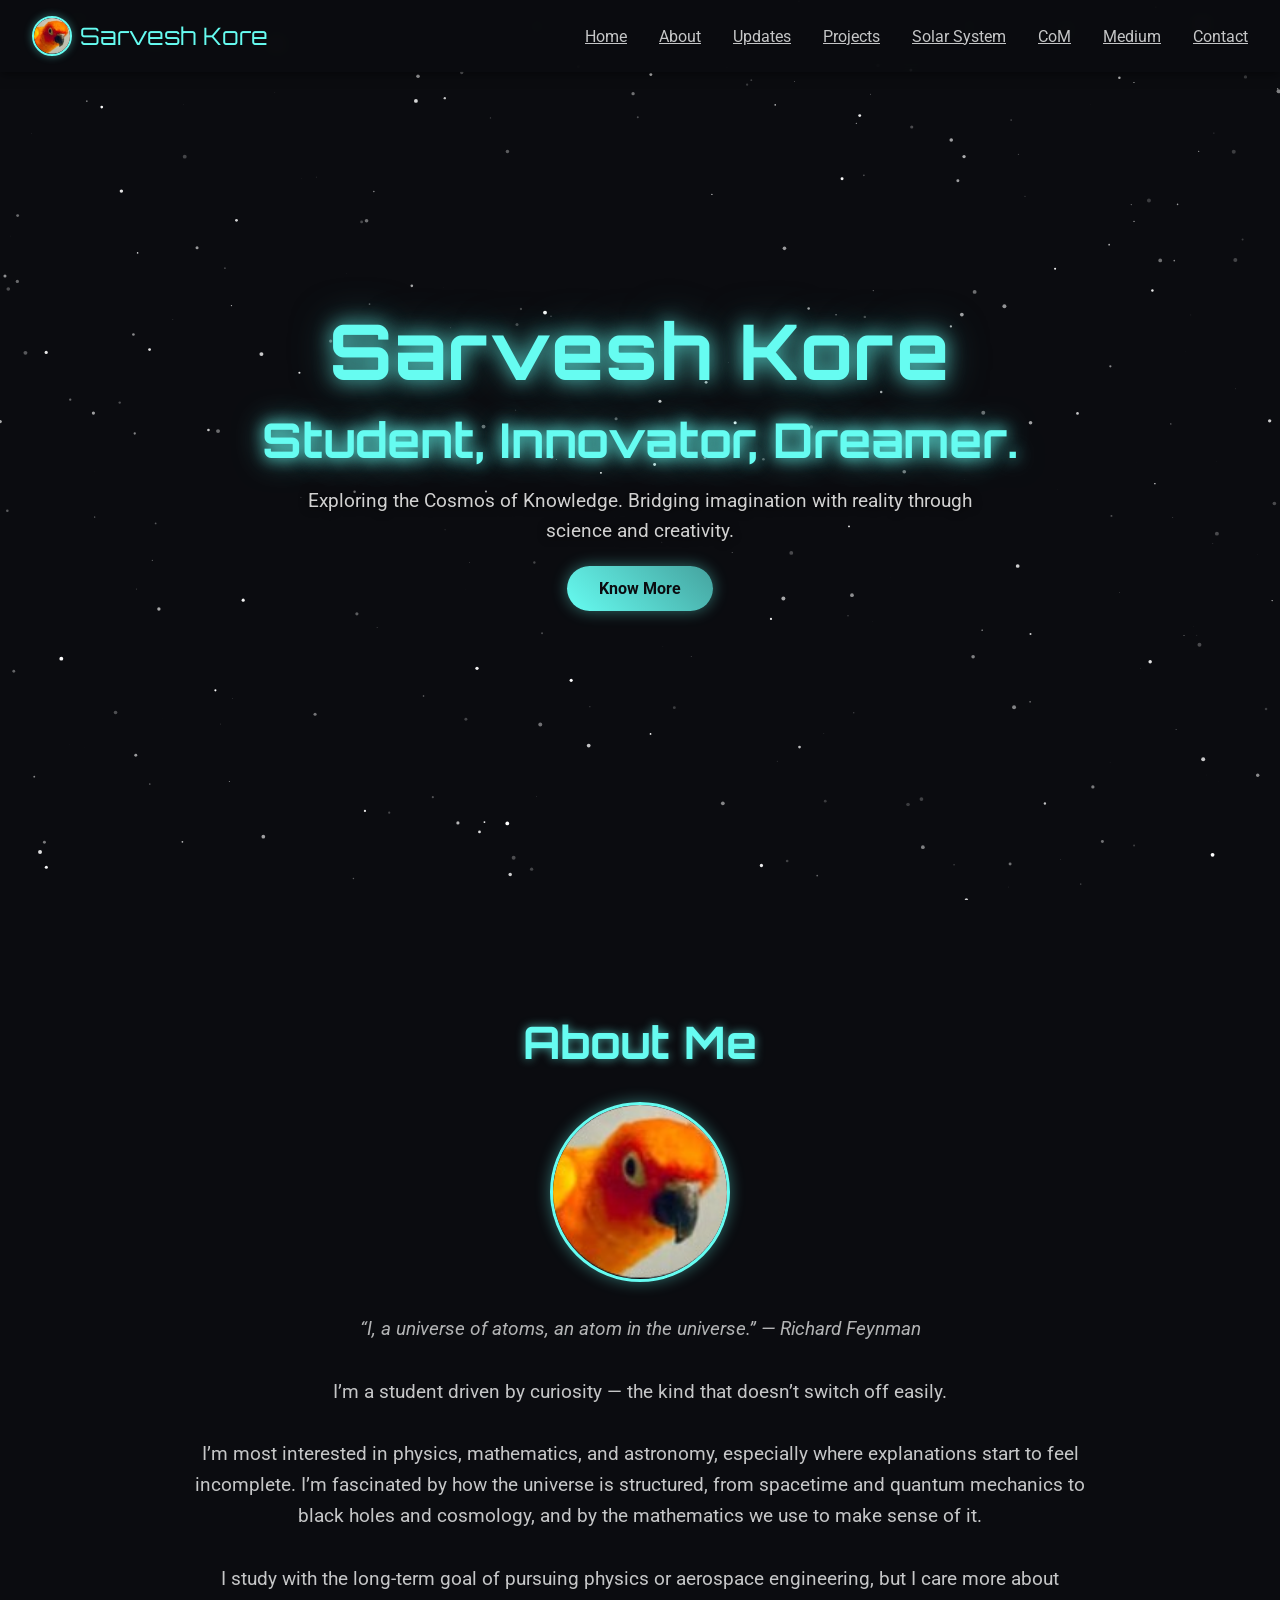
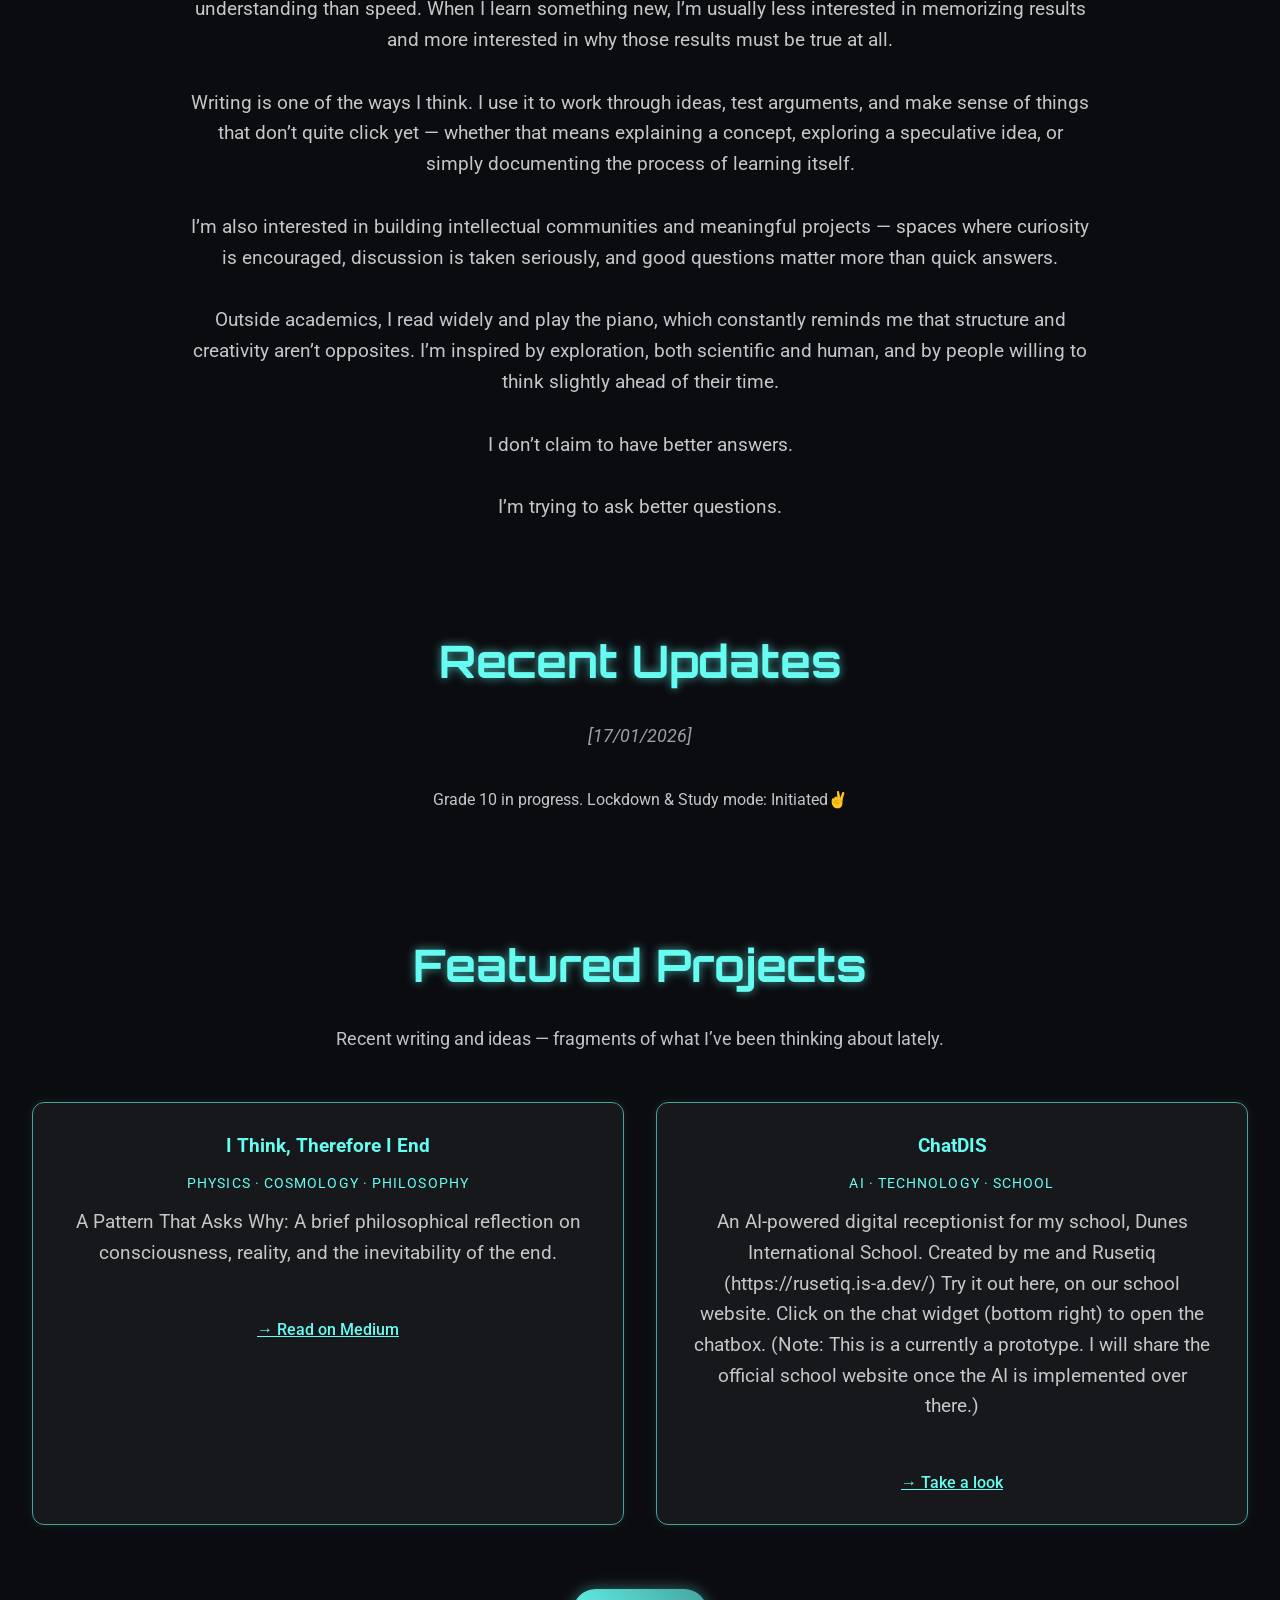
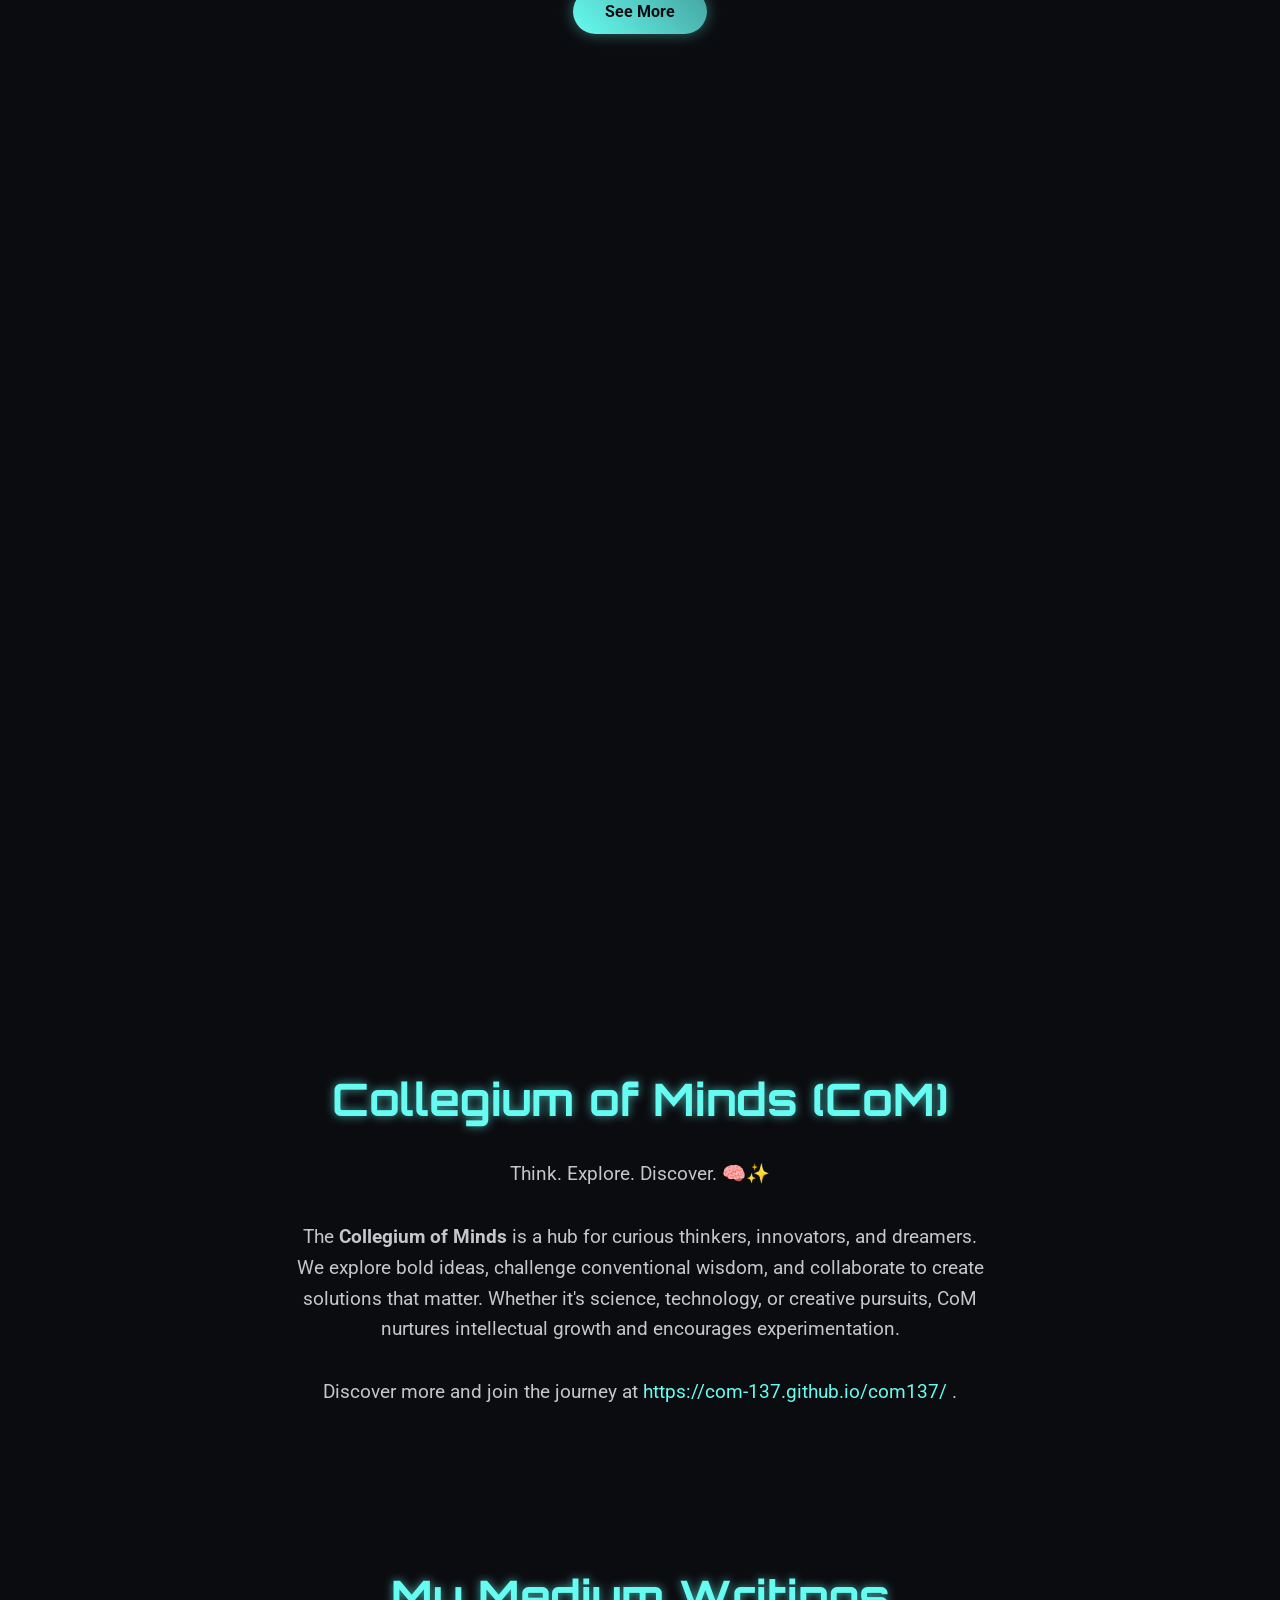
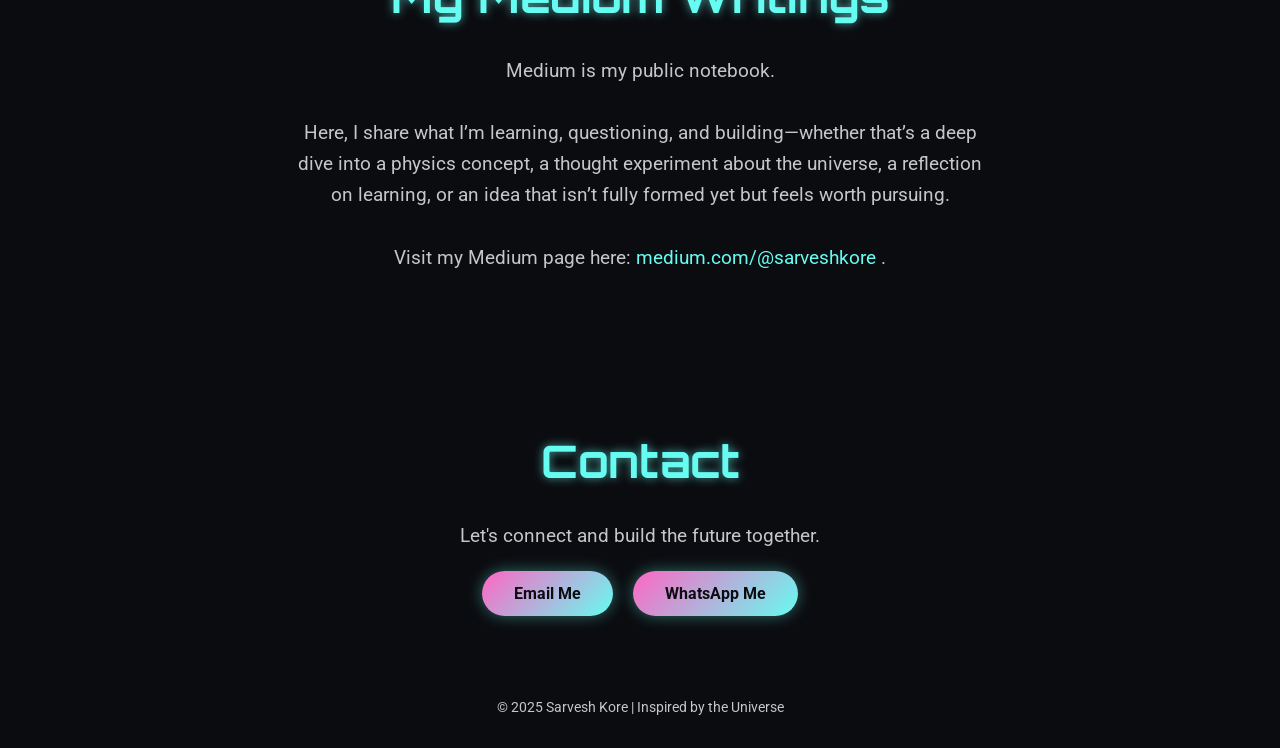
==== commit 4505164f: "Update index.html" ====
--- a/index.html
+++ b/index.html
@@ -123,7 +123,7 @@
     <!-- ChatDIS -->
     <div class="project-card">
       <h3>ChatDIS</h3>
-      <p class="project-tag">AI · Technology · Philosophy</p>
+      <p class="project-tag">AI · Technology · School</p>
       <p>
         An AI-powered digital receptionist for my school, Dunes International School. 
         Created by me and Rusetiq (<a>https://rusetiq.is-a.dev/</a>)
--- a/style.css
+++ b/style.css
@@ -374,6 +374,34 @@
   box-shadow:
     0 12px 32px rgba(102, 252, 241, 0.35),
     inset 0 0 0 1px rgba(255, 255, 255, 0.35);
+}
+
+/* ---------------- Eyes on the Solar System --------------*/
+
+#solar-system {
+  padding: 60px 20px;
+  text-align: center;
+}
+
+.iframe-container {
+  position: relative;
+  width: 100%;
+  max-width: 1000px; /* Limits width on large screens */
+  margin: 0 auto;
+  padding-top: 56.25%; /* 16:9 Aspect Ratio */
+  border: 2px solid #66fcf1; /* Matches your glowing theme */
+  border-radius: 10px;
+  overflow: hidden;
+  box-shadow: 0 0 20px rgba(102, 252, 241, 0.2);
+}
+
+.iframe-container iframe {
+  position: absolute;
+  top: 0;
+  left: 0;
+  width: 100%;
+  height: 100%;
+  border: none;
 }
 
 
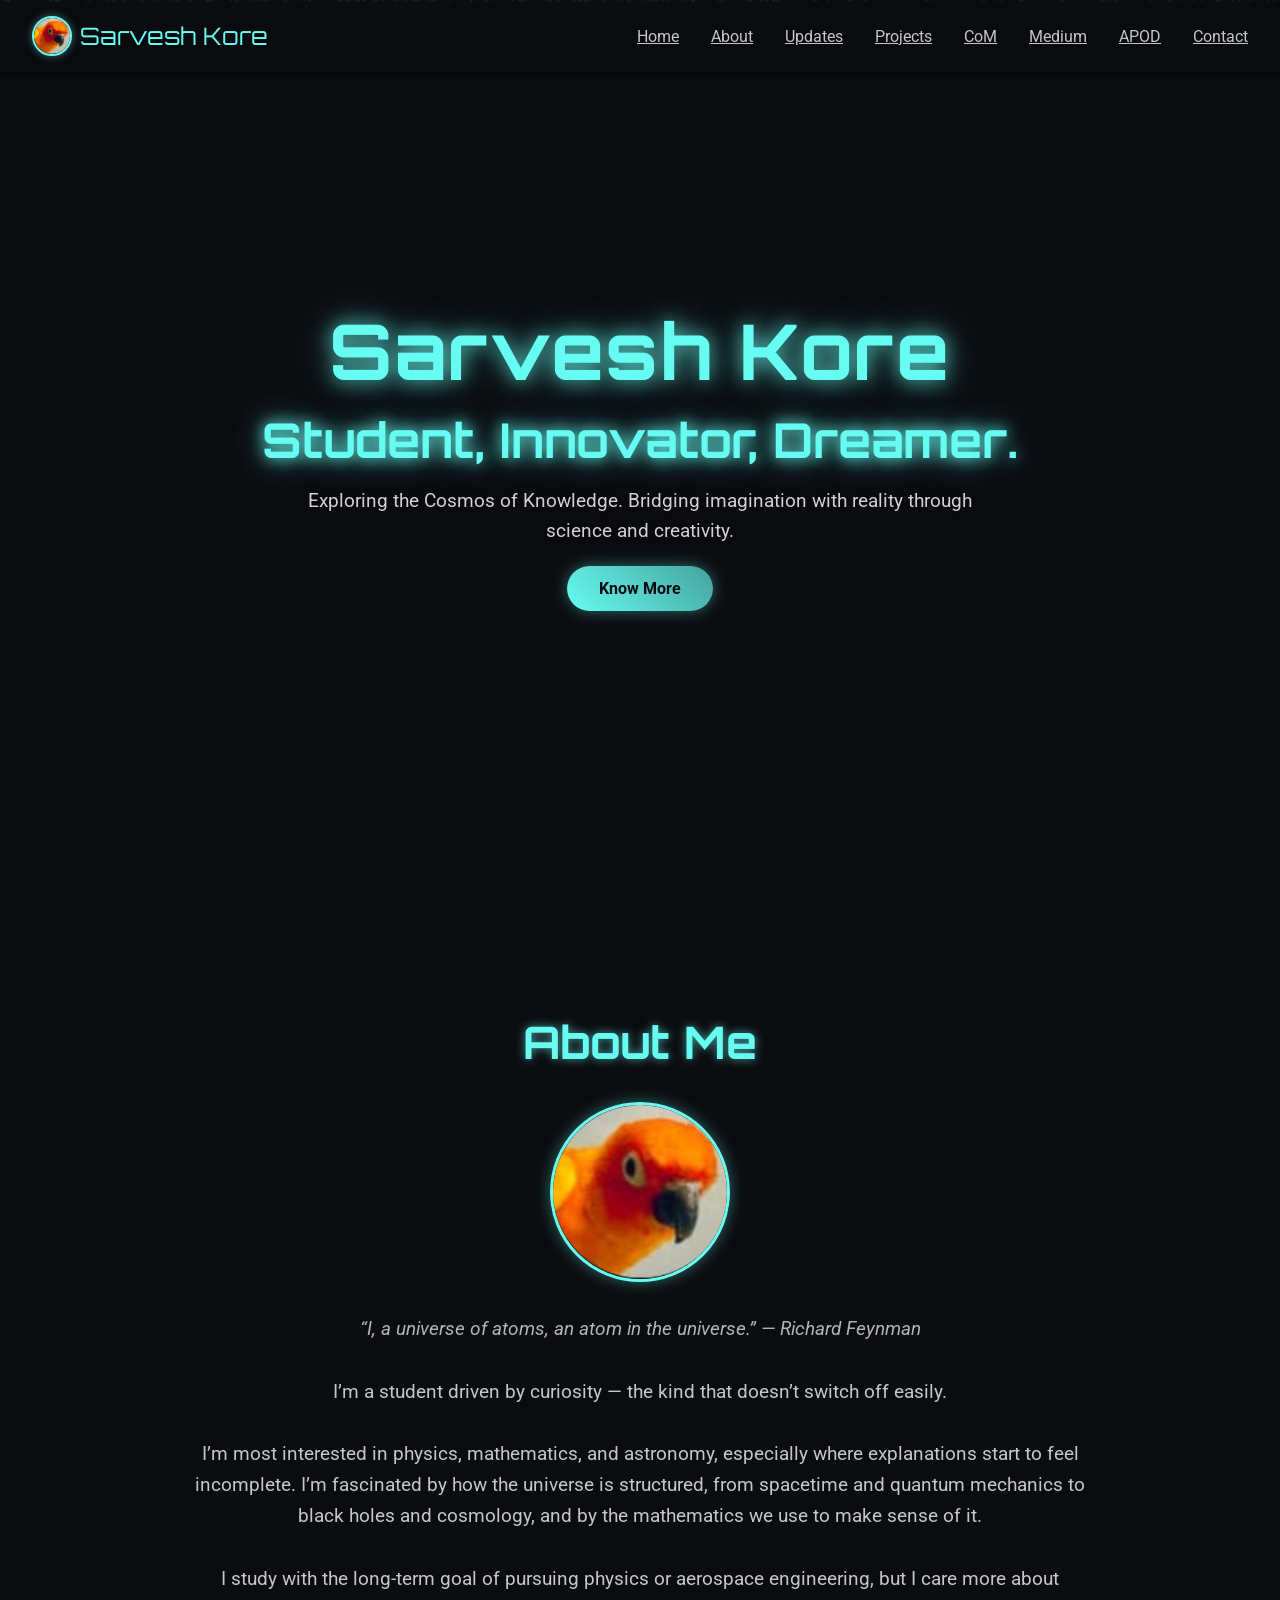
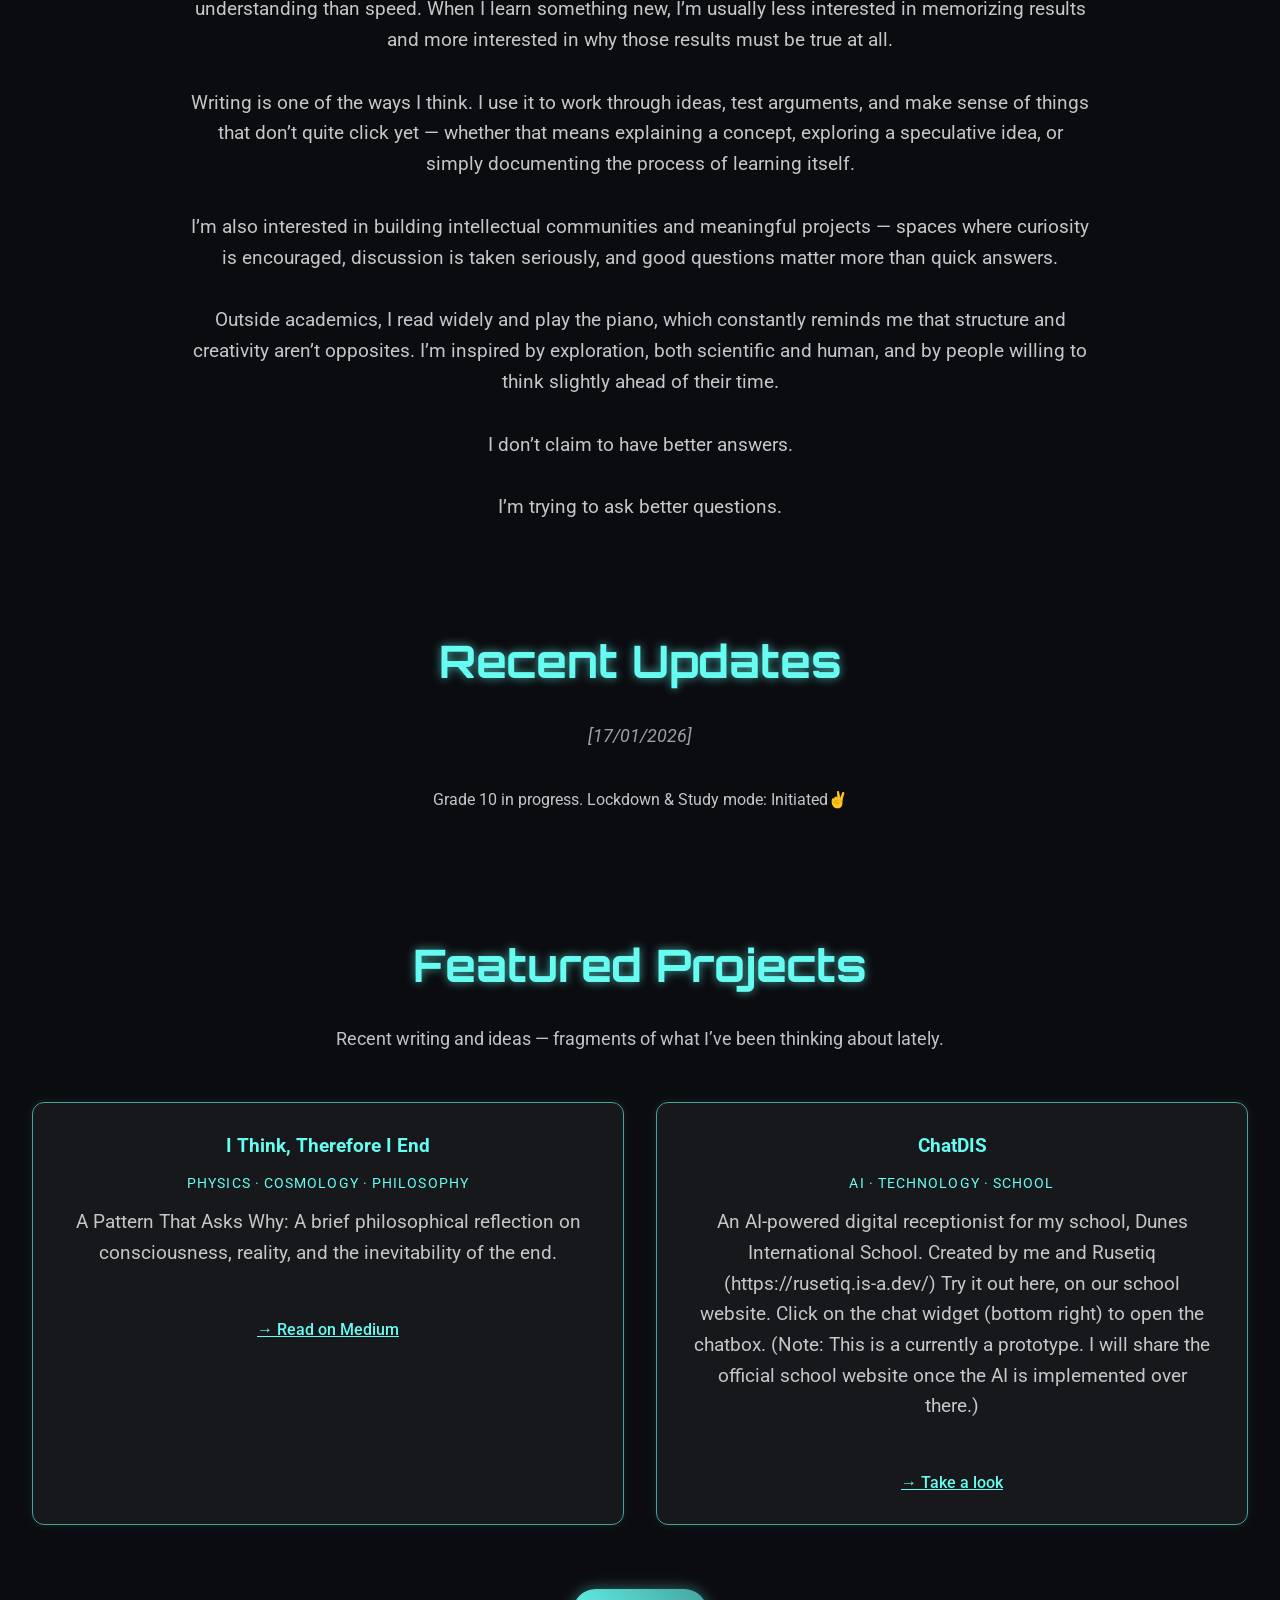
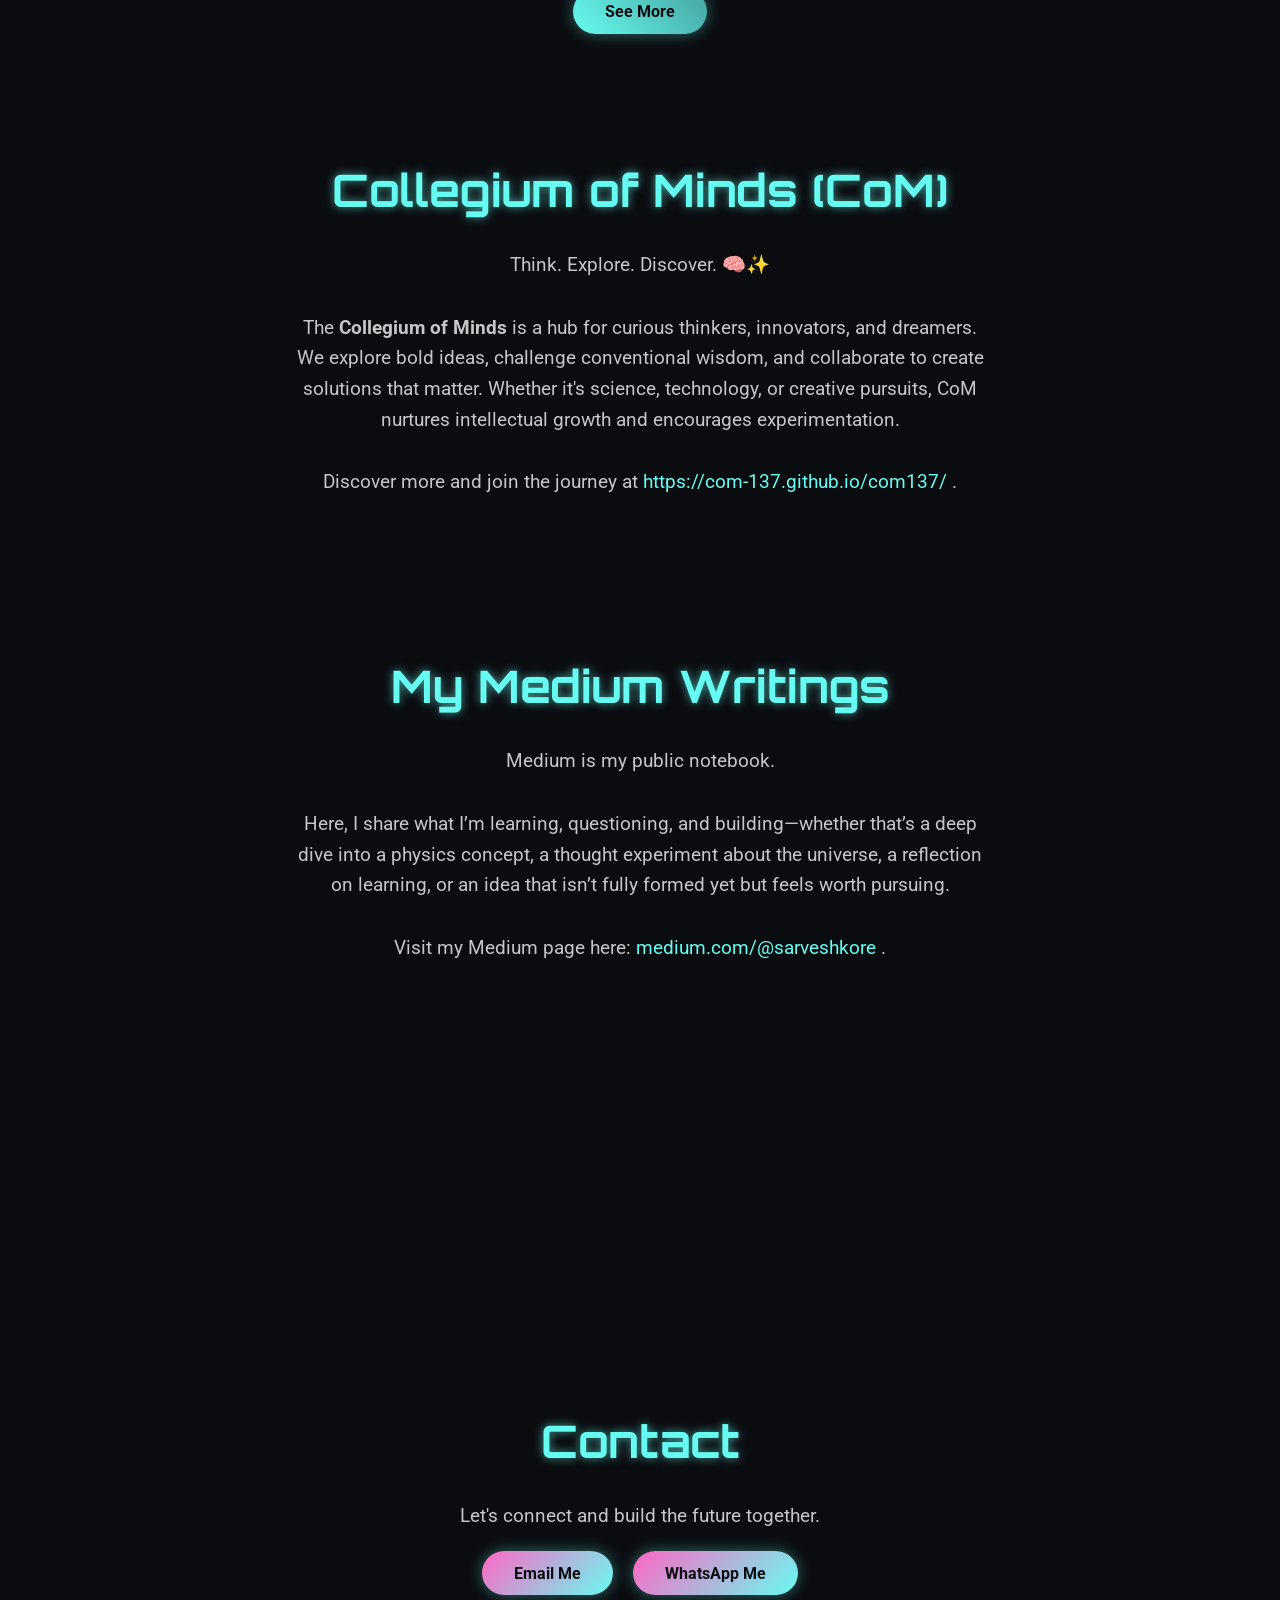
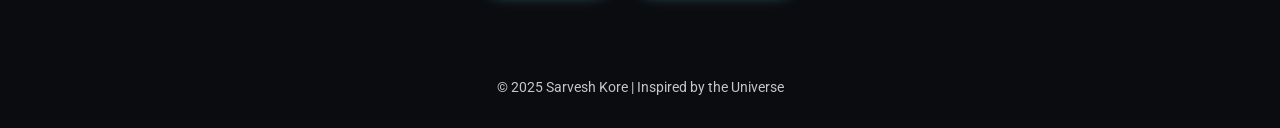
==== commit 8c6855c4: "Update index.html" ====
--- a/index.html
+++ b/index.html
@@ -33,9 +33,9 @@
       <li><a href="#about">About</a></li>
       <li><a href="#updates">Updates</a></li>
       <li><a href="#projects">Projects</a></li>
-      <li><a href="#solar-system">Solar System</a></li>
       <li><a href="#com">CoM</a></li>
       <li><a href="#medium">Medium</a></li>
+      <li><a href="#apod">APOD</a></li>
       <li><a href="#contact">Contact</a></li>
     </ul>
   </nav>
@@ -144,19 +144,6 @@
   </div>
 </section>
 
-<!-- Interactive Solar System Section -->
-<section id="solar-system" class="reveal">
-  <h2>Explore the Solar System</h2>
-  <div class="iframe-container">
-    <iframe 
-      src="https://eyes.nasa.gov/apps/solar-system/#/home" 
-      allowfullscreen 
-      loading="lazy"
-      title="NASA Eyes on the Solar System">
-    </iframe>
-  </div>
-</section>
-
 <!-- CoM Section -->
 <section id="com">
   <h2>Collegium of Minds (CoM)</h2>
@@ -185,6 +172,27 @@
       medium.com/@sarveshkore
     </a>.
   </p>
+</section>
+
+<!-- APOD -->
+<section id="apod" class="reveal">
+  <h2>Astronomy Picture of the Day</h2>
+
+  <div class="apod-container">
+    
+    <!-- Image -->
+    <div class="apod-image">
+      <img id="apod-img" src="" alt="NASA APOD">
+    </div>
+
+    <!-- Text -->
+    <div class="apod-text">
+      <h3 id="apod-title">Loading...</h3>
+      <p id="apod-date"></p>
+      <p id="apod-desc"></p>
+    </div>
+
+  </div>
 </section>
 
 <!-- Contact Section -->
@@ -384,6 +392,35 @@
   }
 });
 
+ 
+// APOD
+async function loadAPOD() {
+  const url = "https://api.nasa.gov/planetary/apod?api_key=DEMO_KEY";
+
+  try {
+    const res = await fetch(url);
+    const data = await res.json();
+
+    // Sometimes APOD is a video (YouTube), handle that
+    if (data.media_type === "image") {
+      document.getElementById("apod-img").src = data.url;
+    } else {
+      document.getElementById("apod-img").style.display = "none";
+    }
+
+    document.getElementById("apod-title").textContent = data.title;
+    document.getElementById("apod-date").textContent = data.date;
+    document.getElementById("apod-desc").textContent = data.explanation;
+
+  } catch (err) {
+    console.error("Failed to load APOD:", err);
+  }
+}
+
+loadAPOD();
+
+ 
+
 // ---------- Mobile Nav Toggle ----------
 const menuToggle = document.getElementById('menuToggle');
 const navLinks = document.getElementById('navLinks');
--- a/style.css
+++ b/style.css
@@ -202,7 +202,6 @@
   z-index: -2; /* behind everything */
   pointer-events: none;
 }
-
 
 
 /* ---------------- Sections ---------------- */
@@ -381,6 +380,8 @@
 #solar-system {
   padding: 60px 20px;
   text-align: center;
+  position: relative;
+  z-index: 2;
 }
 
 .iframe-container {
@@ -442,6 +443,7 @@
   /* ---------- Navbar ---------- */
   header {
     padding: 0.6rem 1rem;
+    z-index: 1000;
   }
 
   header nav {
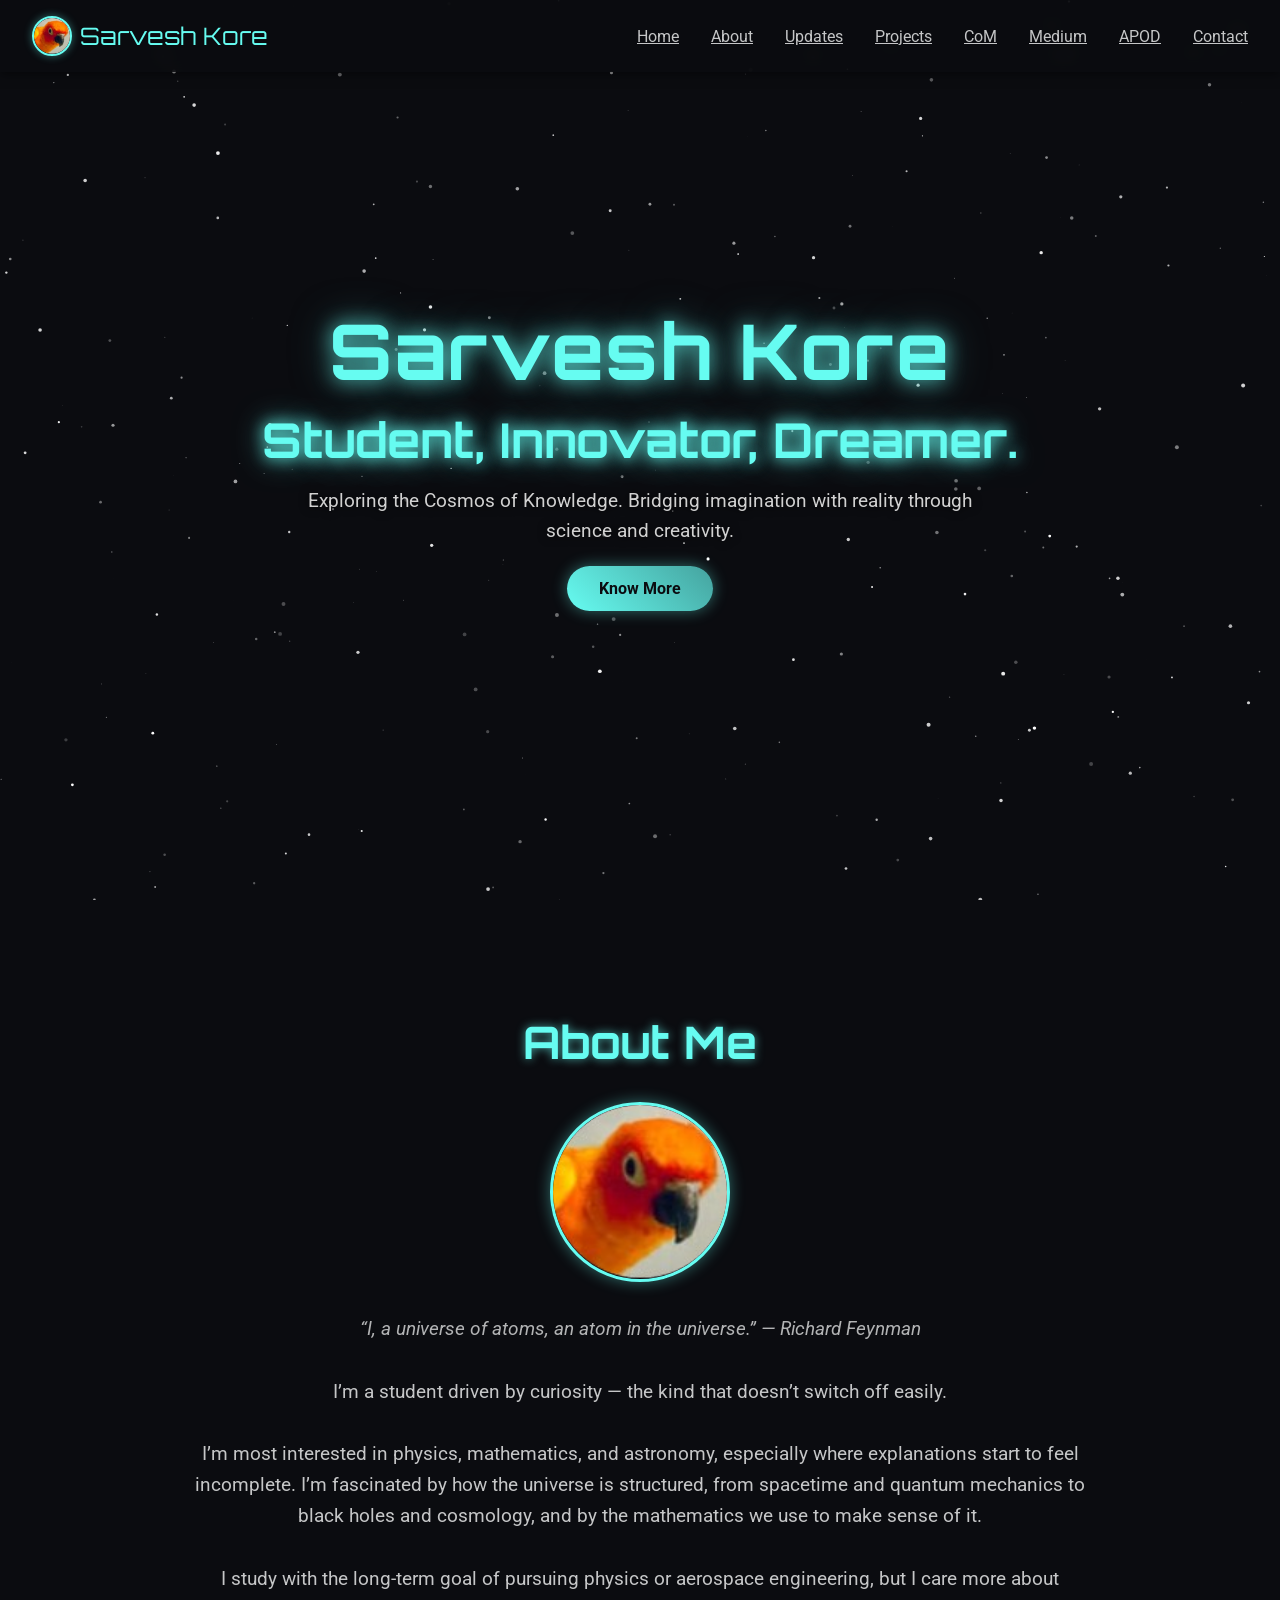
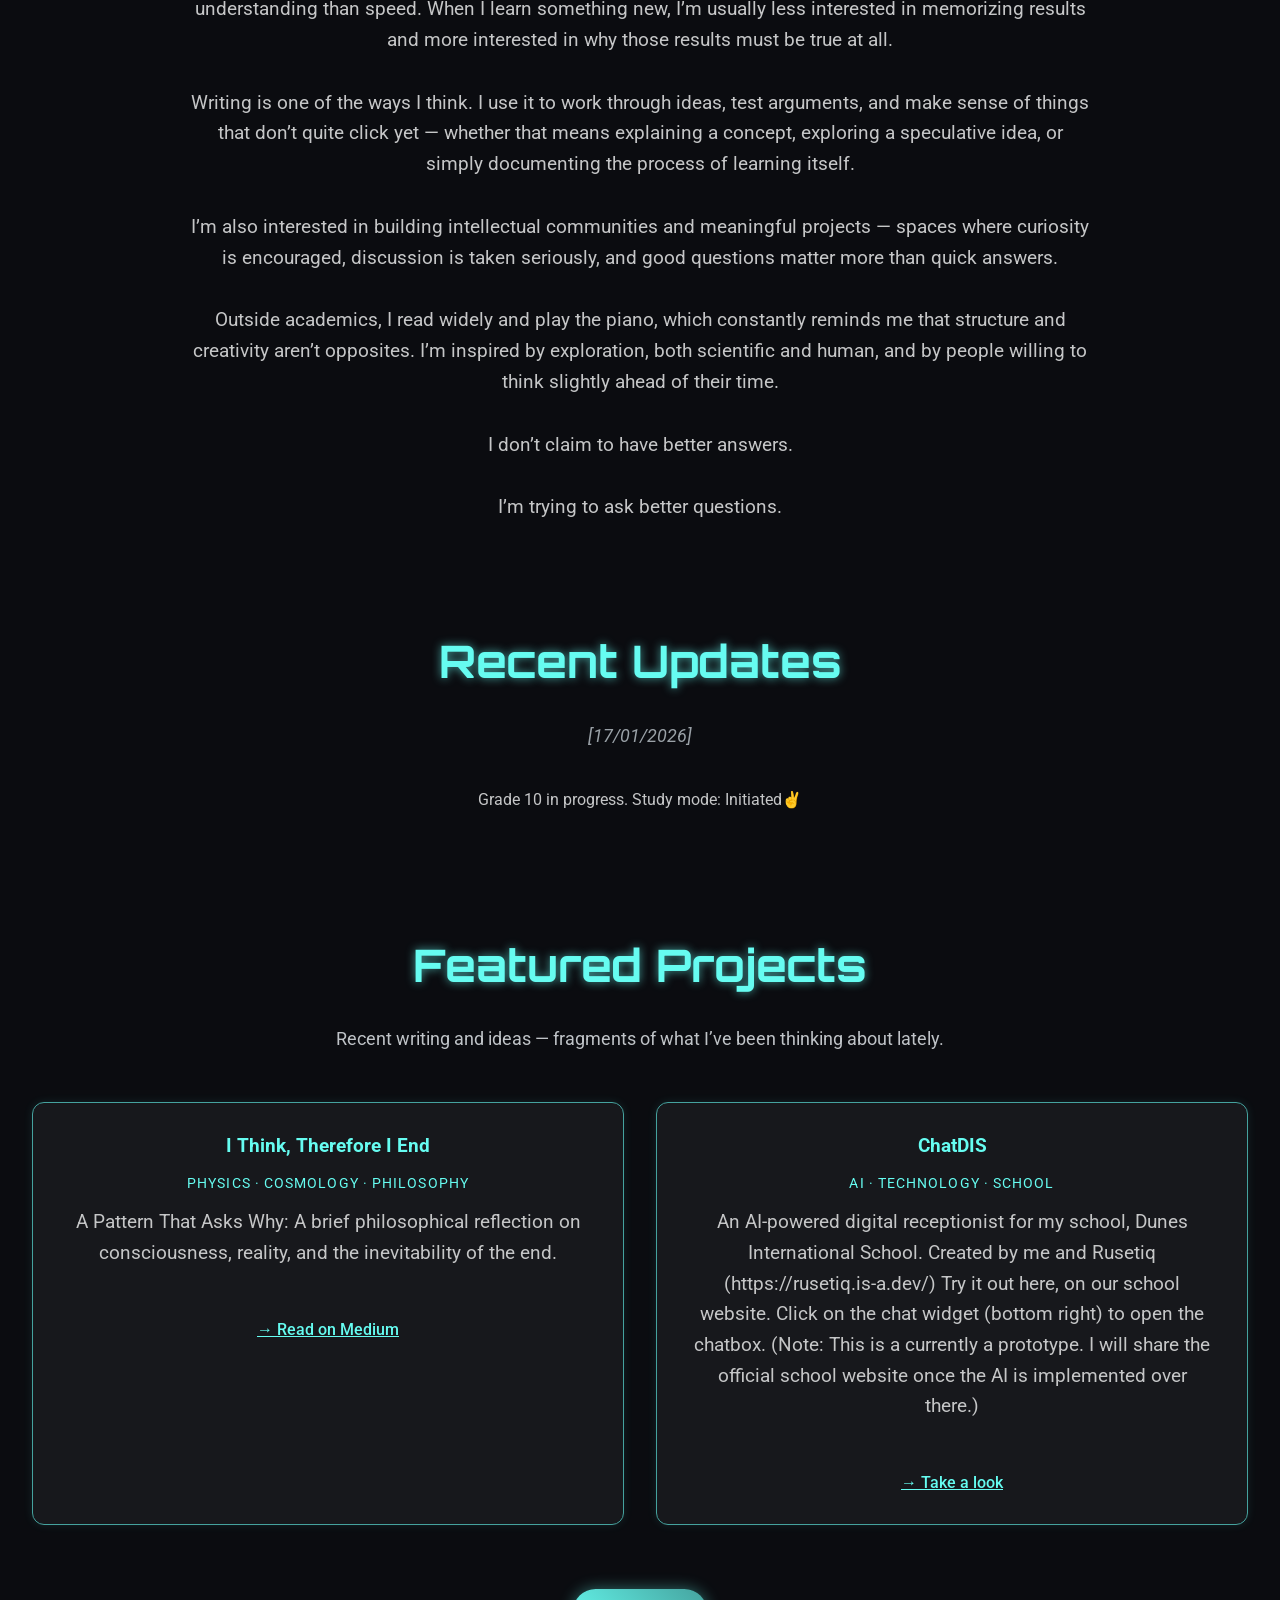
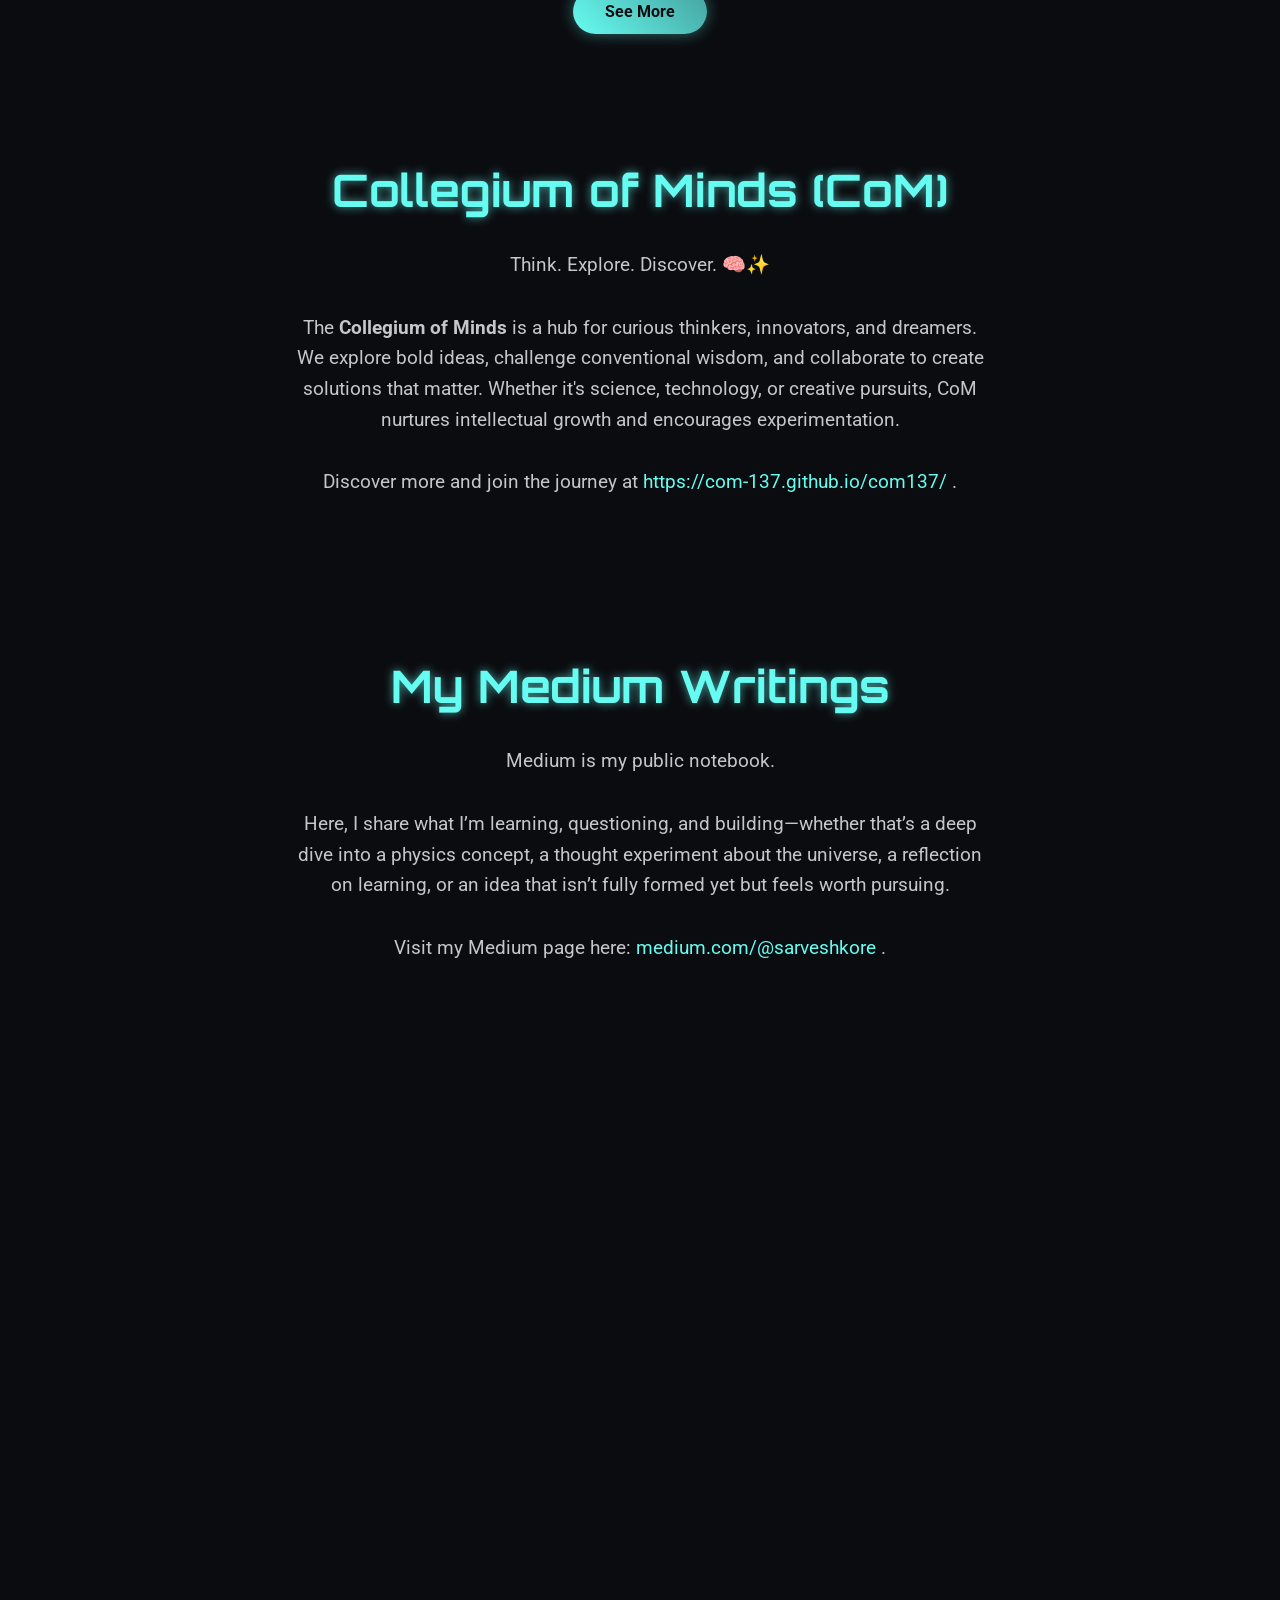
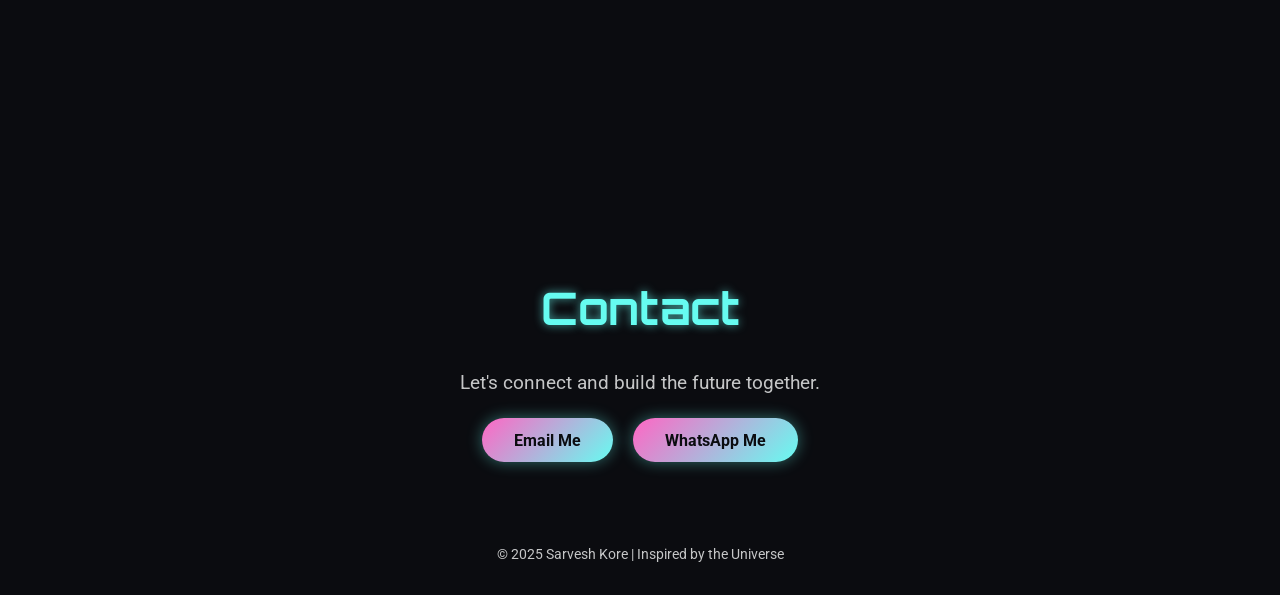
==== commit d30f7fe8: "Update study mode message and API key" ====
--- a/index.html
+++ b/index.html
@@ -90,7 +90,7 @@
 <section id="updates">
   <h2>Recent Updates</h2>
   <p class="quote">[17/01/2026]</p>
-  Grade 10 in progress. Lockdown & Study mode: Initiated✌️
+  Grade 10 in progress. Study mode: Initiated✌️
 </section>
   
 
@@ -395,7 +395,7 @@
  
 // APOD
 async function loadAPOD() {
-  const url = "https://api.nasa.gov/planetary/apod?api_key=DEMO_KEY";
+  const url = "https://api.nasa.gov/planetary/apod?api_key=ng9swkhoY00TQ5eBqW2YNb2qMUcBCmchbrZY1eyK";
 
   try {
     const res = await fetch(url);
--- a/style.css
+++ b/style.css
@@ -375,34 +375,48 @@
     inset 0 0 0 1px rgba(255, 255, 255, 0.35);
 }
 
-/* ---------------- Eyes on the Solar System --------------*/
-
-#solar-system {
-  padding: 60px 20px;
-  text-align: center;
-  position: relative;
-  z-index: 2;
-}
-
-.iframe-container {
-  position: relative;
-  width: 100%;
-  max-width: 1000px; /* Limits width on large screens */
-  margin: 0 auto;
-  padding-top: 56.25%; /* 16:9 Aspect Ratio */
-  border: 2px solid #66fcf1; /* Matches your glowing theme */
-  border-radius: 10px;
-  overflow: hidden;
-  box-shadow: 0 0 20px rgba(102, 252, 241, 0.2);
-}
-
-.iframe-container iframe {
-  position: absolute;
-  top: 0;
-  left: 0;
+/* ---------------- APOD --------------*/
+
+.apod-container {
+  display: flex;
+  gap: 2rem;
+  align-items: center;
+  justify-content: center;
+  flex-wrap: wrap; /* fallback for small screens */
+}
+
+/* IMAGE SIDE */
+.apod-image {
+  flex: 1 1 400px;
+  max-width: 500px;
+  height: 60vh; /* controls vertical size */
+  display: flex;
+  align-items: center;
+  justify-content: center;
+}
+
+.apod-image img {
   width: 100%;
   height: 100%;
-  border: none;
+  object-fit: contain; /* THIS is the magic */
+  border-radius: 10px;
+  box-shadow: 0 0 20px rgba(102,252,241,0.2);
+}
+
+/* TEXT SIDE */
+.apod-text {
+  flex: 1 1 400px;
+  max-width: 600px;
+  text-align: left;
+}
+
+.apod-text h3 {
+  color: #66fcf1;
+  margin-bottom: 0.5rem;
+}
+
+.apod-text p {
+  margin-bottom: 1rem;
 }
 
 
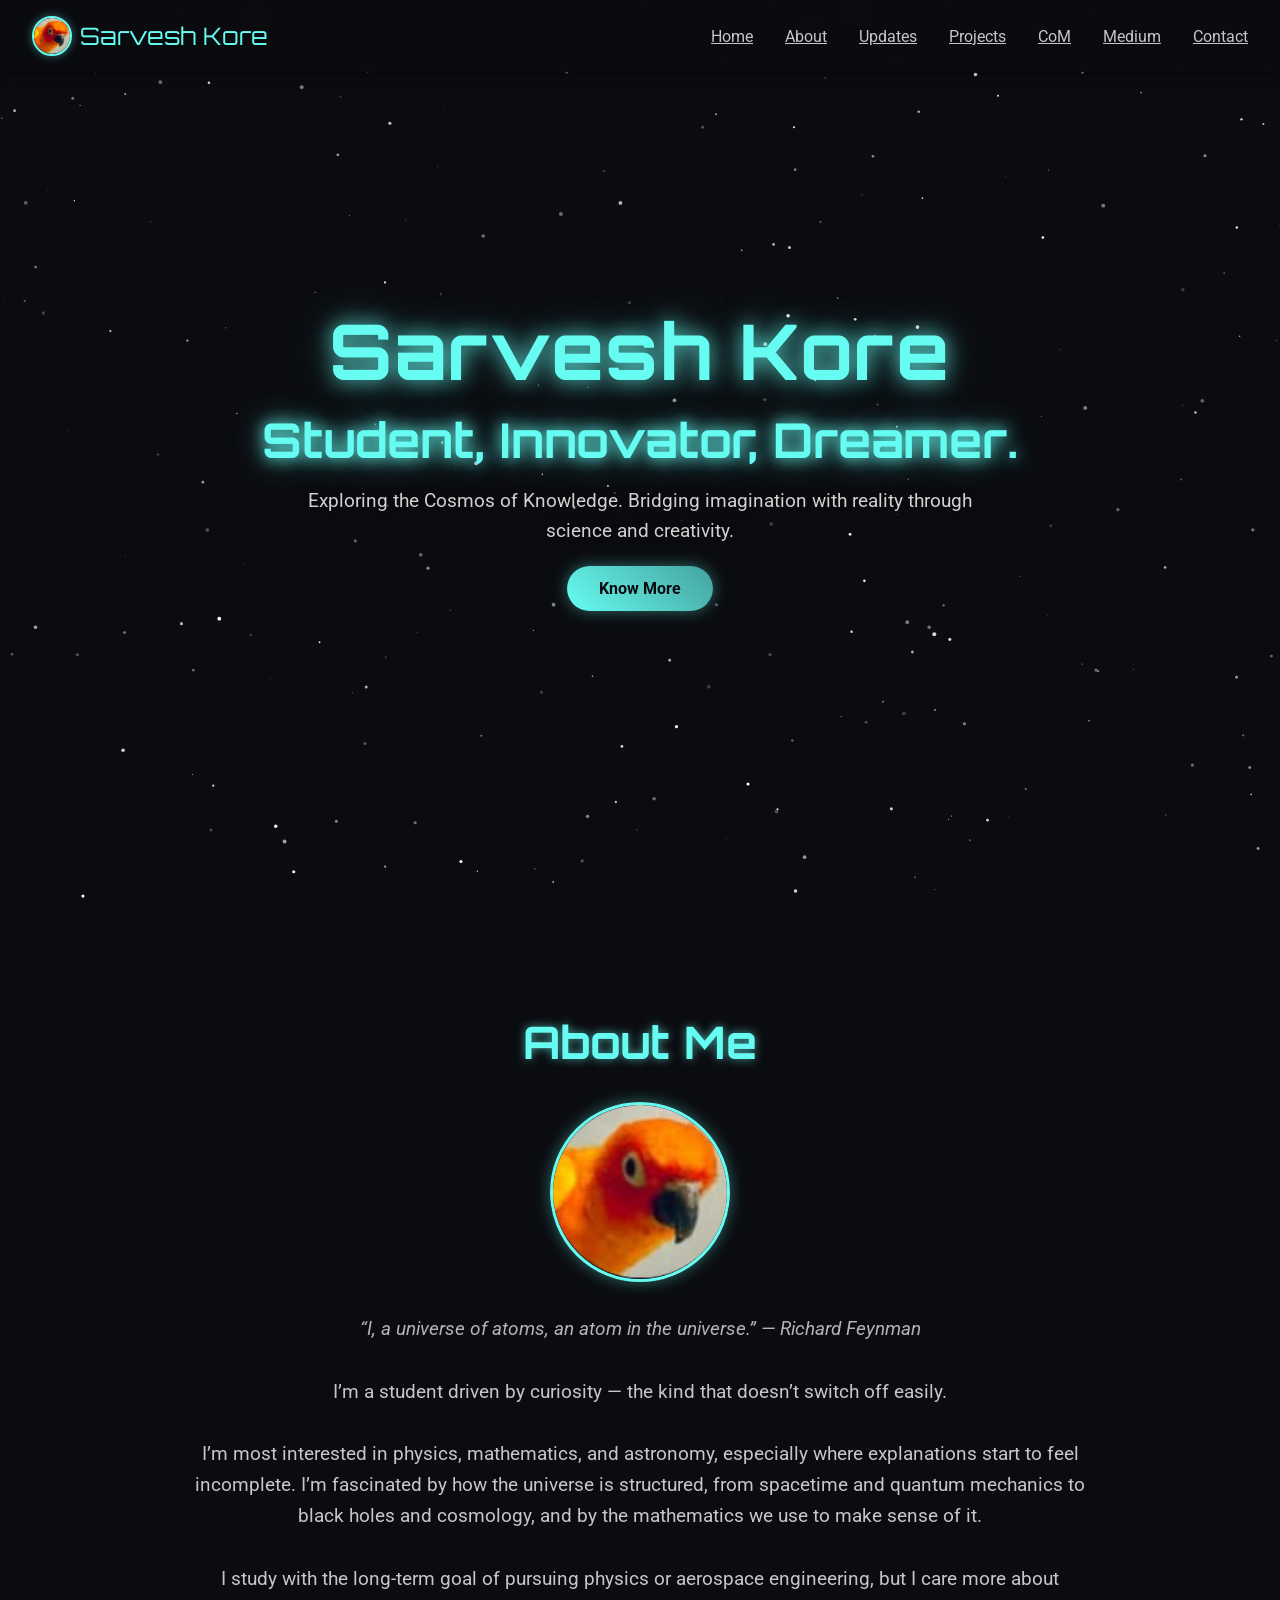
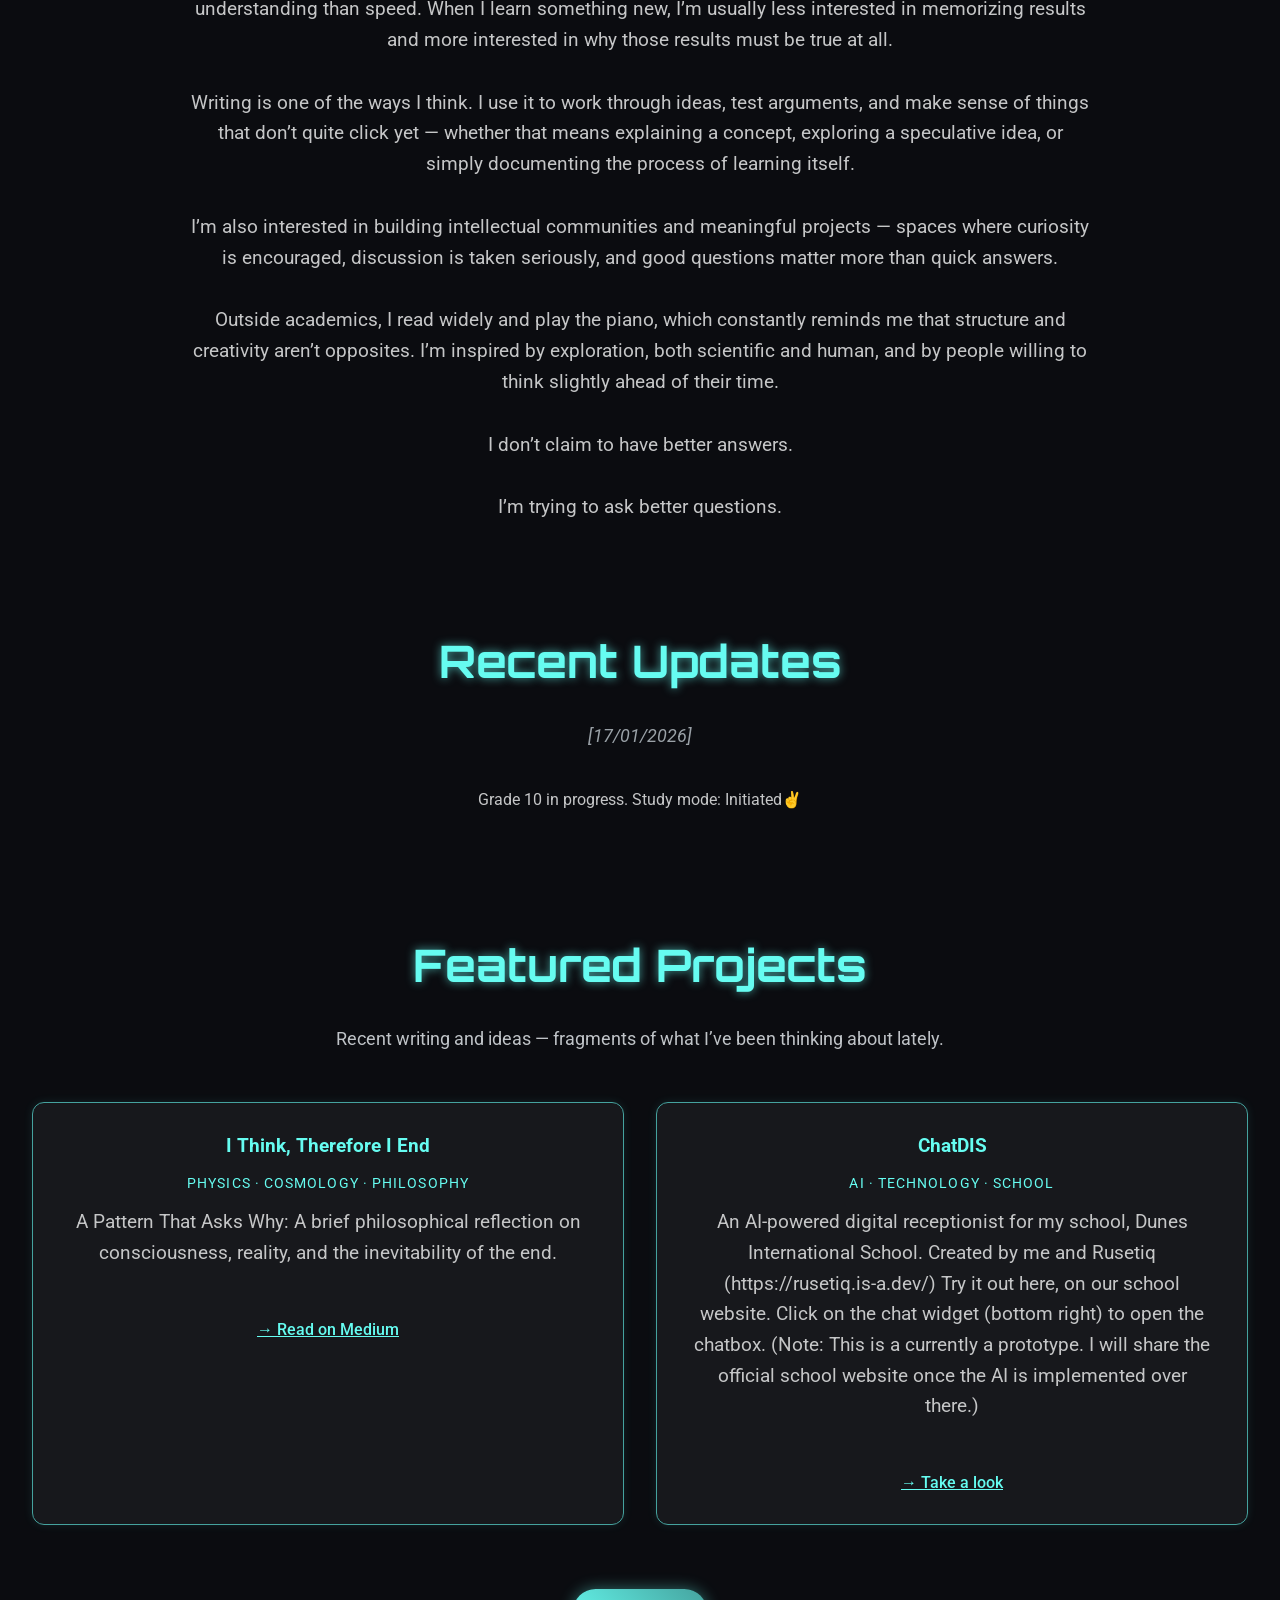
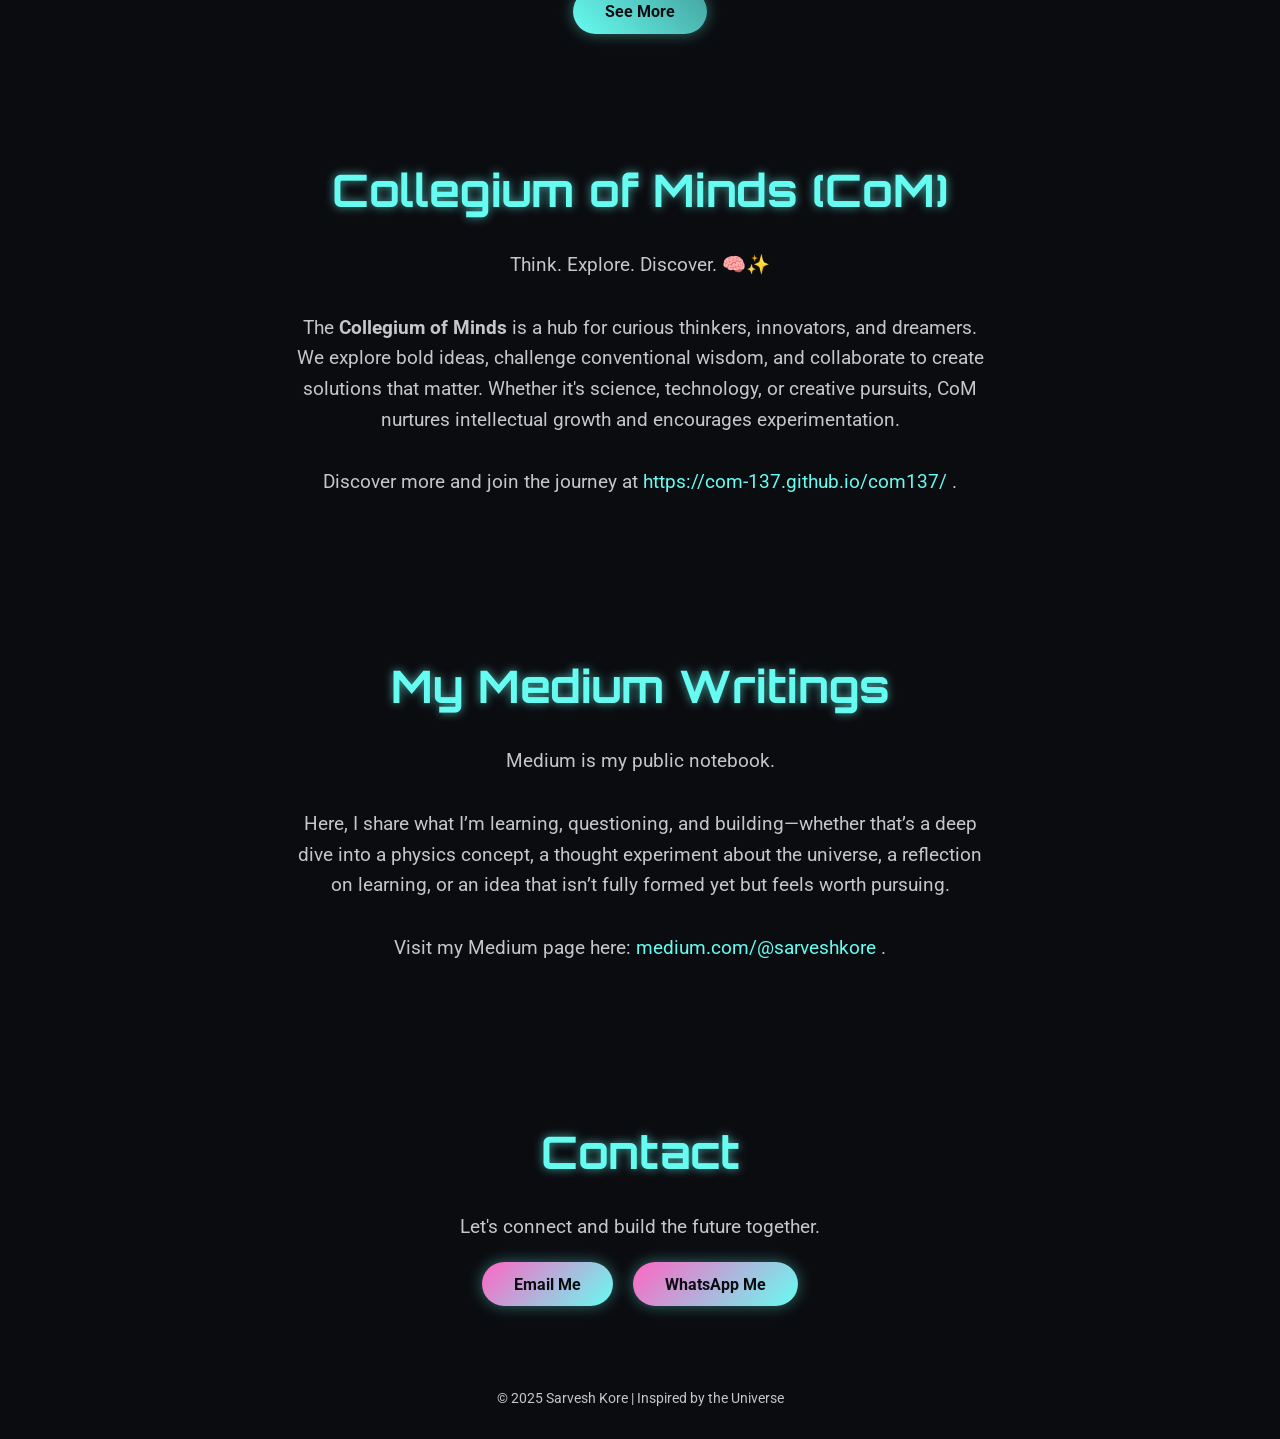
==== commit 763a993f: "Update index.html" ====
--- a/index.html
+++ b/index.html
@@ -35,7 +35,7 @@
       <li><a href="#projects">Projects</a></li>
       <li><a href="#com">CoM</a></li>
       <li><a href="#medium">Medium</a></li>
-      <li><a href="#apod">APOD</a></li>
+      <!--<li><a href="#apod">APOD</a></li>-->
       <li><a href="#contact">Contact</a></li>
     </ul>
   </nav>
@@ -174,18 +174,18 @@
   </p>
 </section>
 
-<!-- APOD -->
+<!-- APOD
 <section id="apod" class="reveal">
   <h2>Astronomy Picture of the Day</h2>
 
   <div class="apod-container">
     
-    <!-- Image -->
+    <!-- Image --
     <div class="apod-image">
       <img id="apod-img" src="" alt="NASA APOD">
     </div>
 
-    <!-- Text -->
+    <!-- Text --
     <div class="apod-text">
       <h3 id="apod-title">Loading...</h3>
       <p id="apod-date"></p>
@@ -194,6 +194,8 @@
 
   </div>
 </section>
+
+-->
 
 <!-- Contact Section -->
 <section id="contact">
@@ -392,7 +394,7 @@
   }
 });
 
- 
+/*
 // APOD
 async function loadAPOD() {
   const url = "https://api.nasa.gov/planetary/apod?api_key=ng9swkhoY00TQ5eBqW2YNb2qMUcBCmchbrZY1eyK";
@@ -418,7 +420,7 @@
 }
 
 loadAPOD();
-
+*/
  
 
 // ---------- Mobile Nav Toggle ----------
--- a/style.css
+++ b/style.css
@@ -408,6 +408,8 @@
   flex: 1 1 400px;
   max-width: 600px;
   text-align: left;
+  background: red;
+  color: white;
 }
 
 .apod-text h3 {
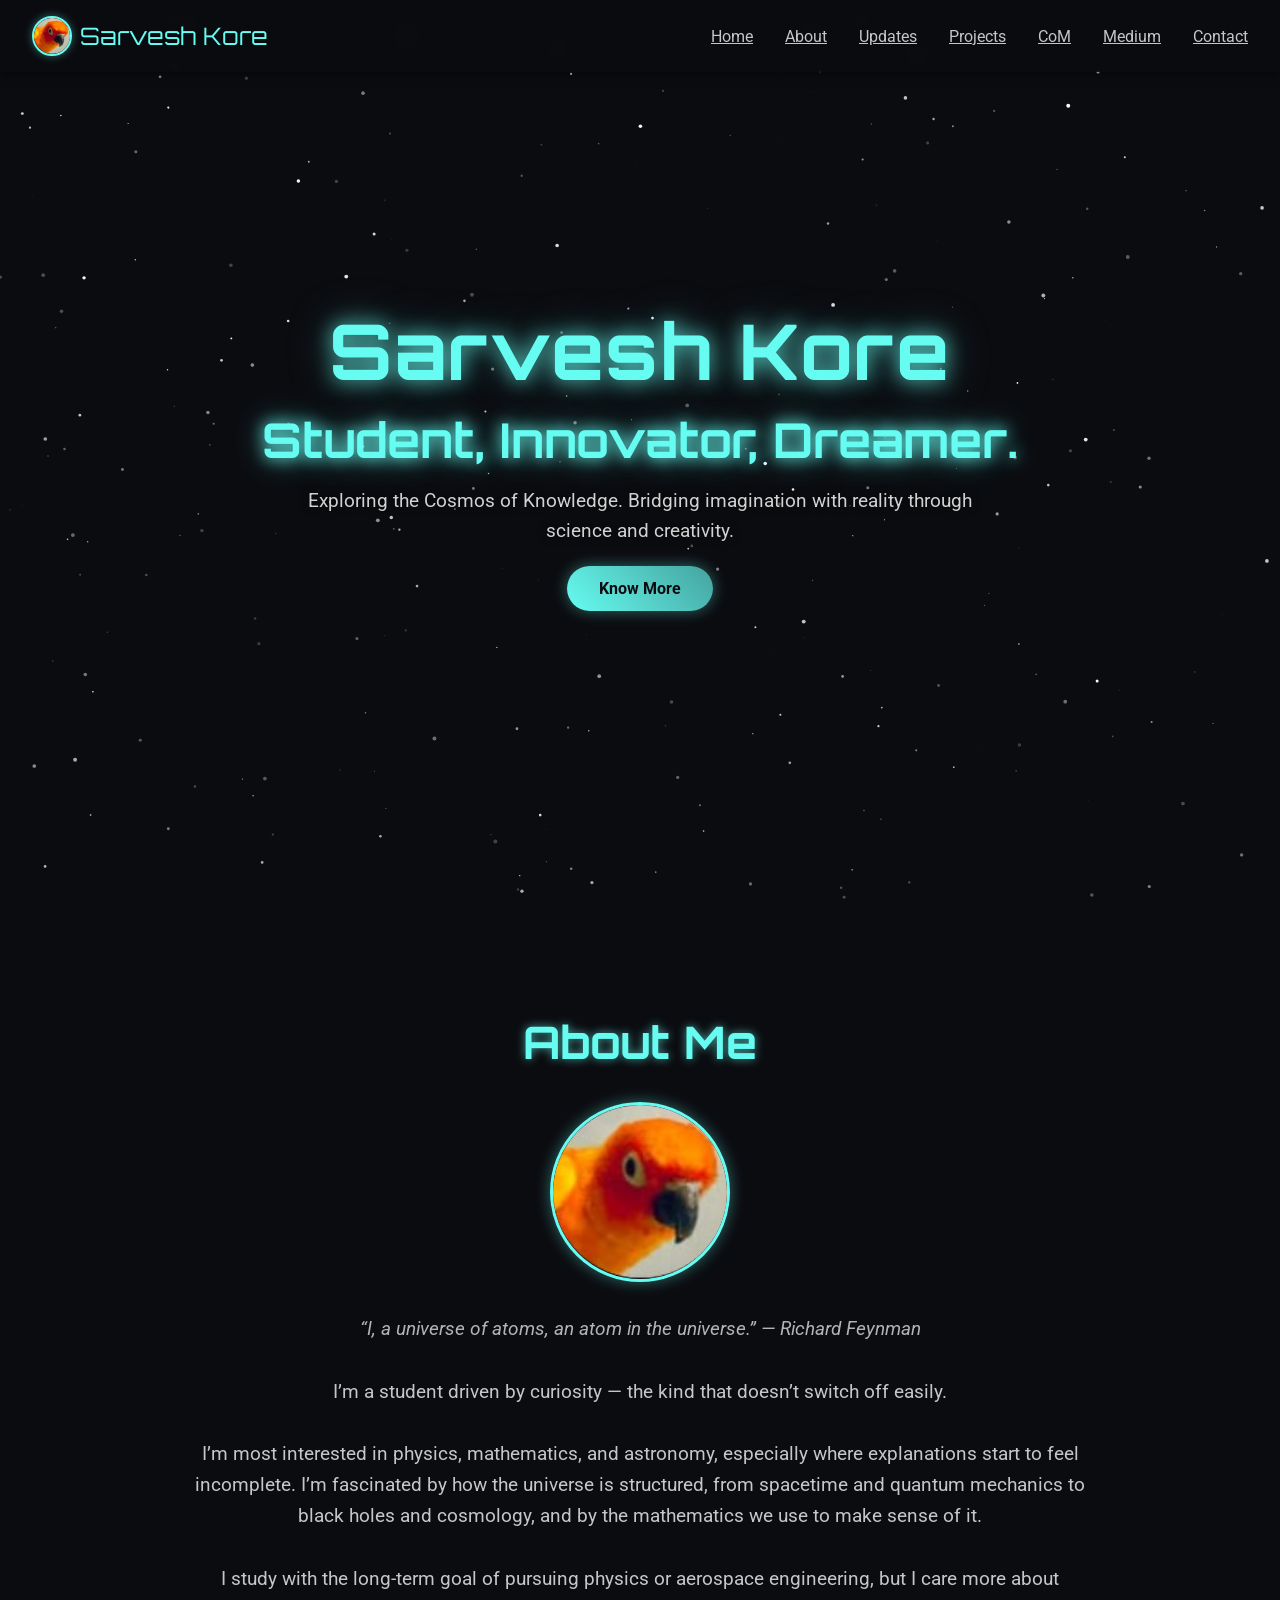
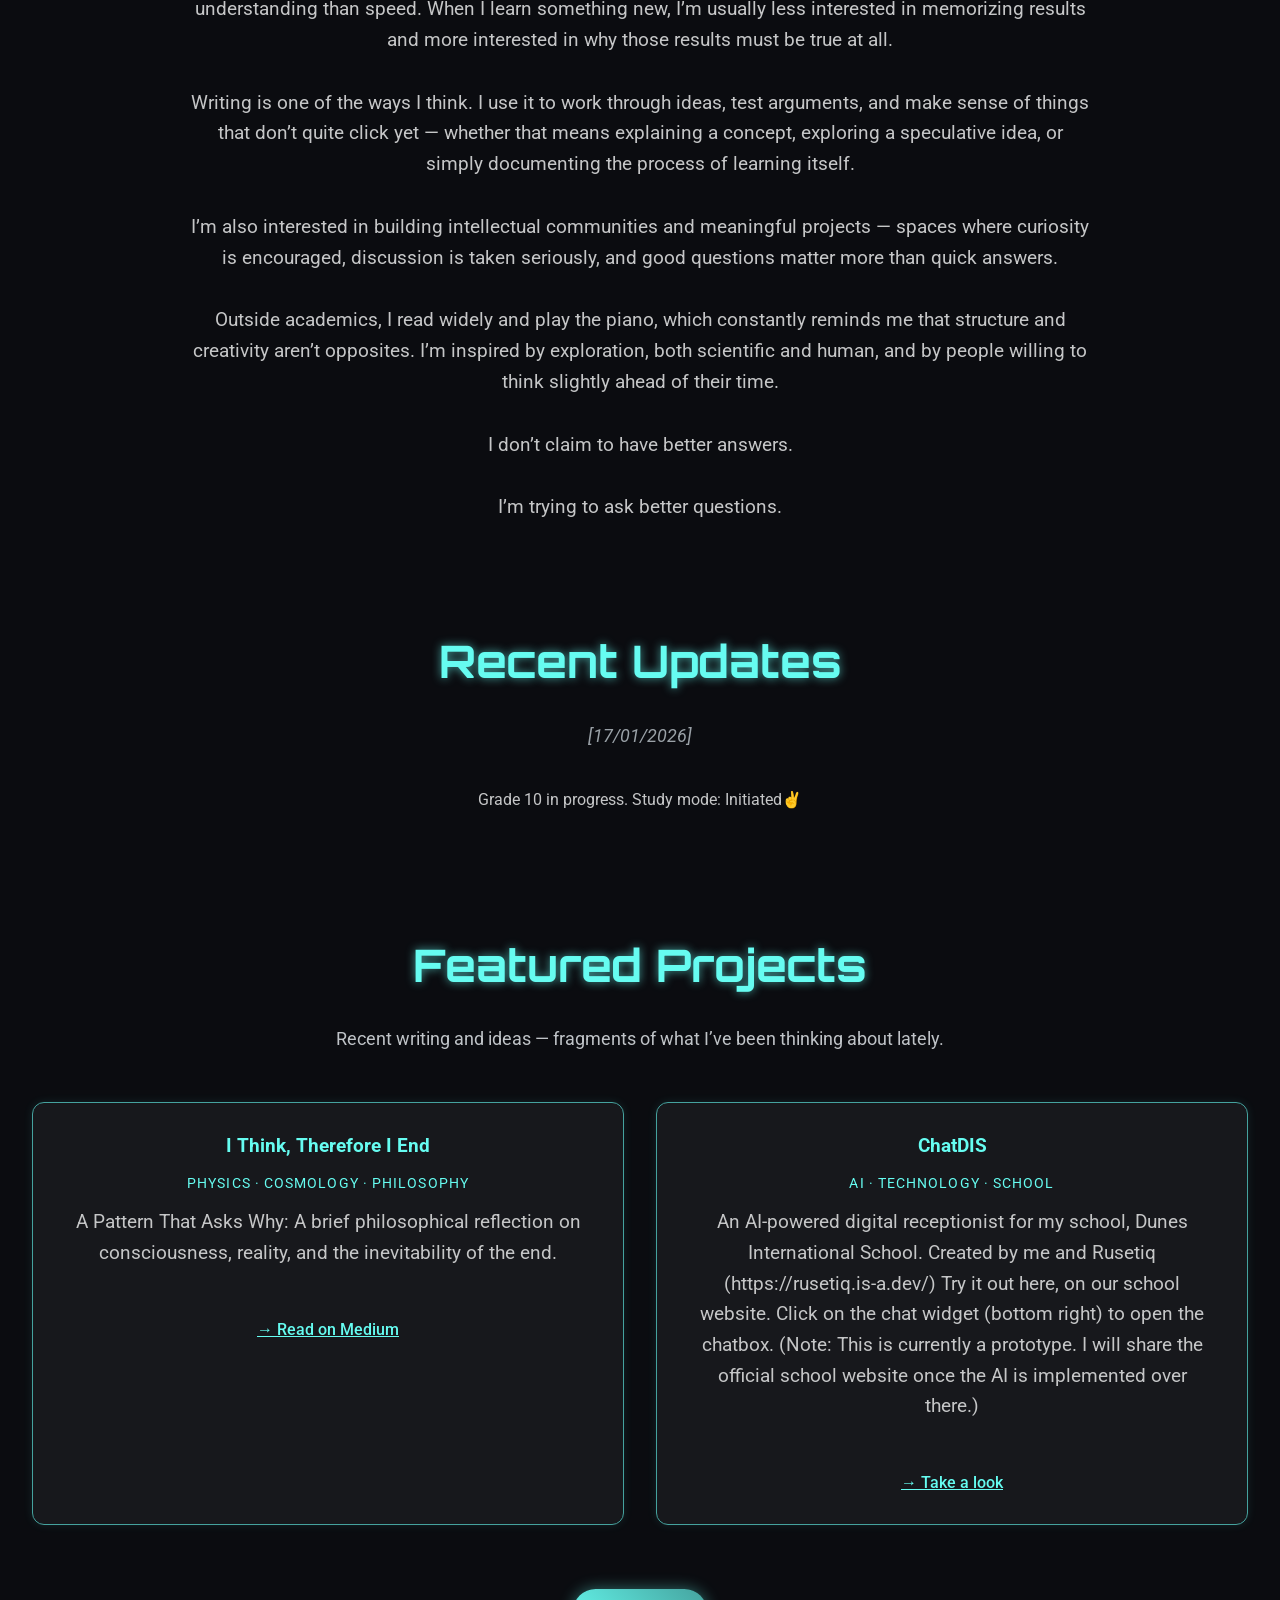
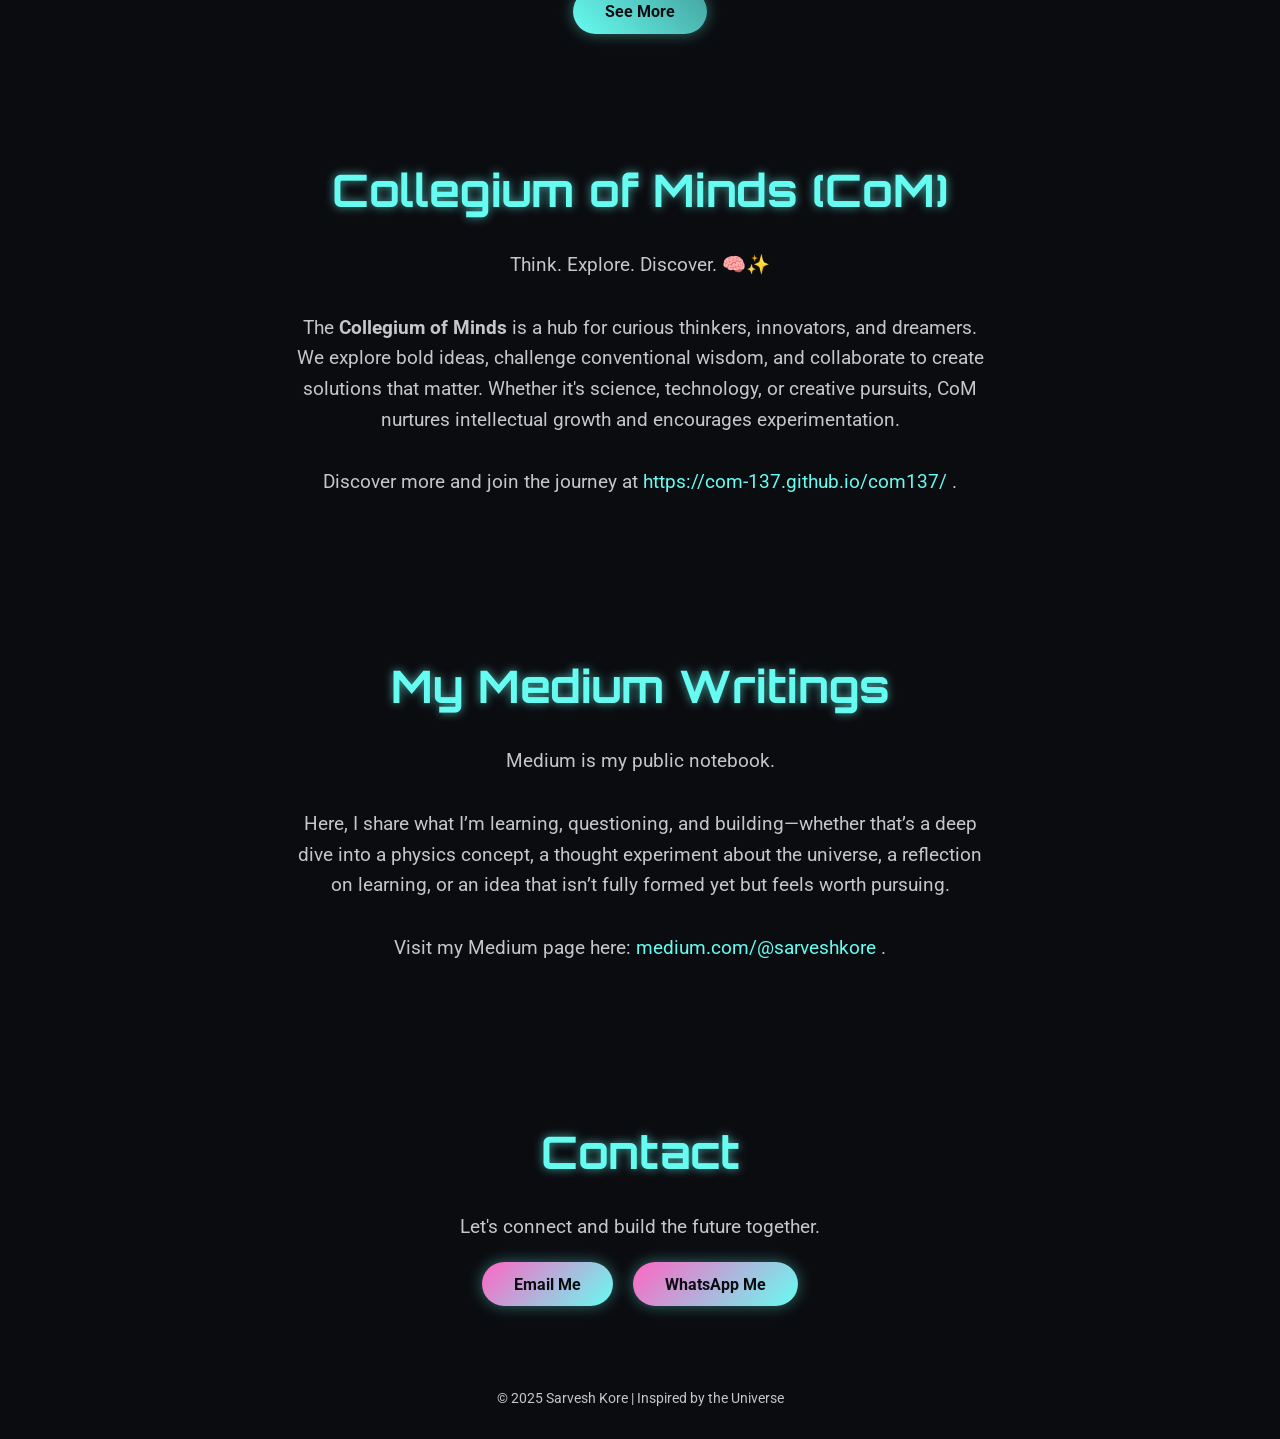
==== commit 5e52b614: "Update index.html" ====
--- a/index.html
+++ b/index.html
@@ -128,7 +128,7 @@
         An AI-powered digital receptionist for my school, Dunes International School. 
         Created by me and Rusetiq (<a>https://rusetiq.is-a.dev/</a>)
         Try it out here, on our school website. Click on the chat widget (bottom right) to open the chatbox.
-        (Note: This is a currently a prototype. I will share the official school website once the AI is implemented over there.)
+        (Note: This is currently a prototype. I will share the official school website once the AI is implemented over there.)
       </p>
       <a
         href="https://dunes-website-proto.vercel.app/"
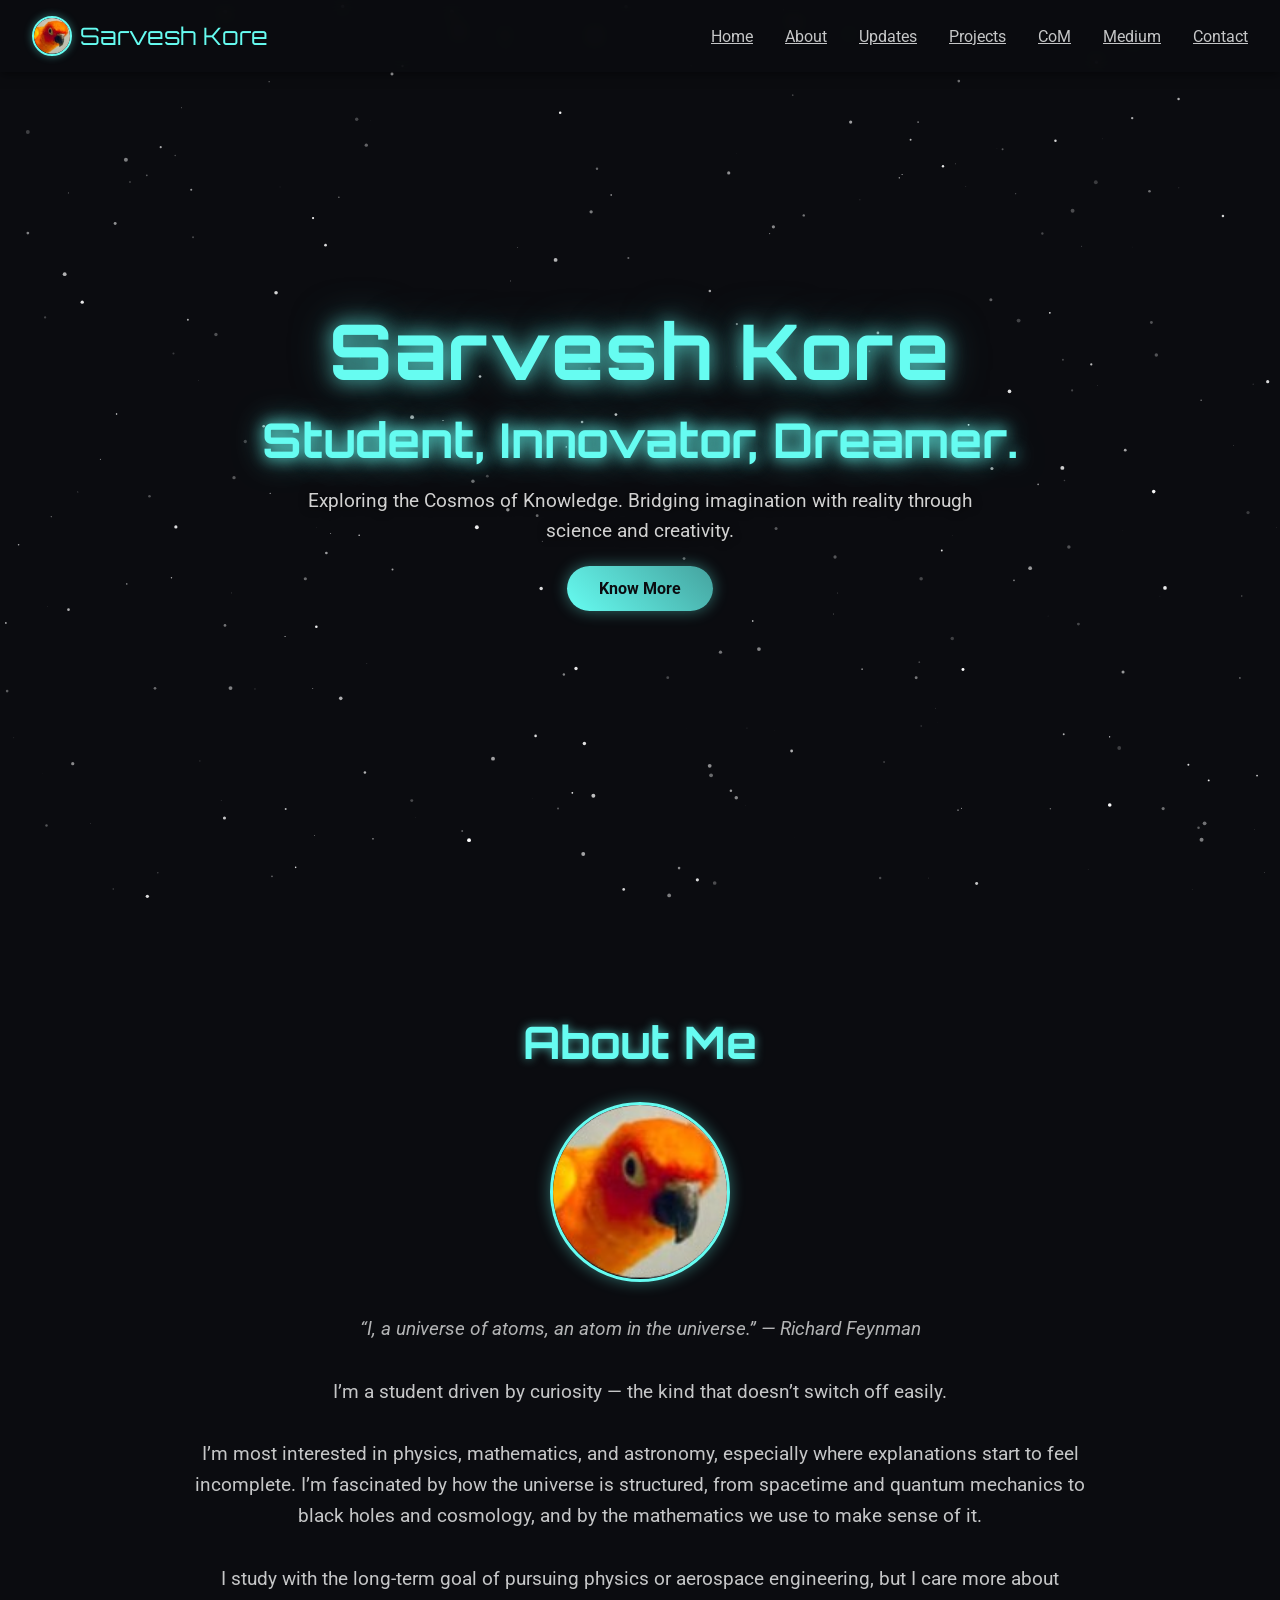
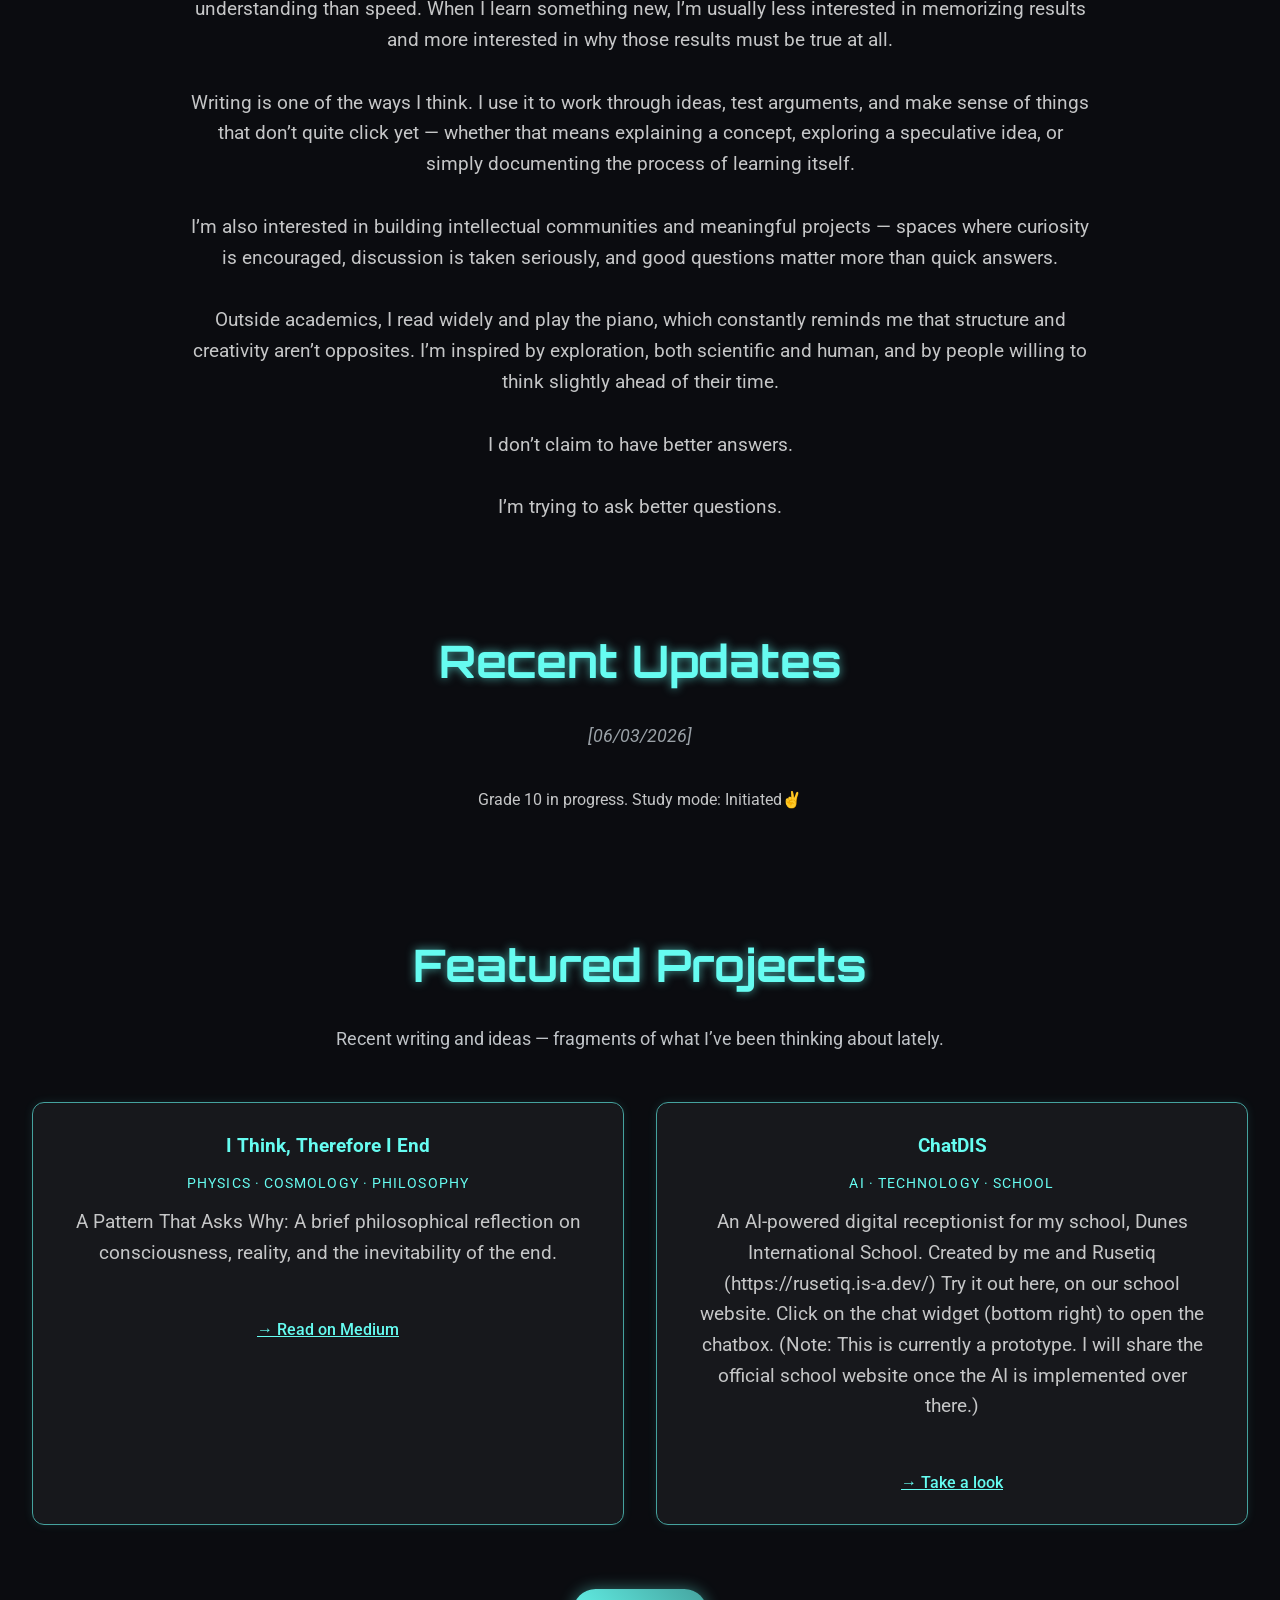
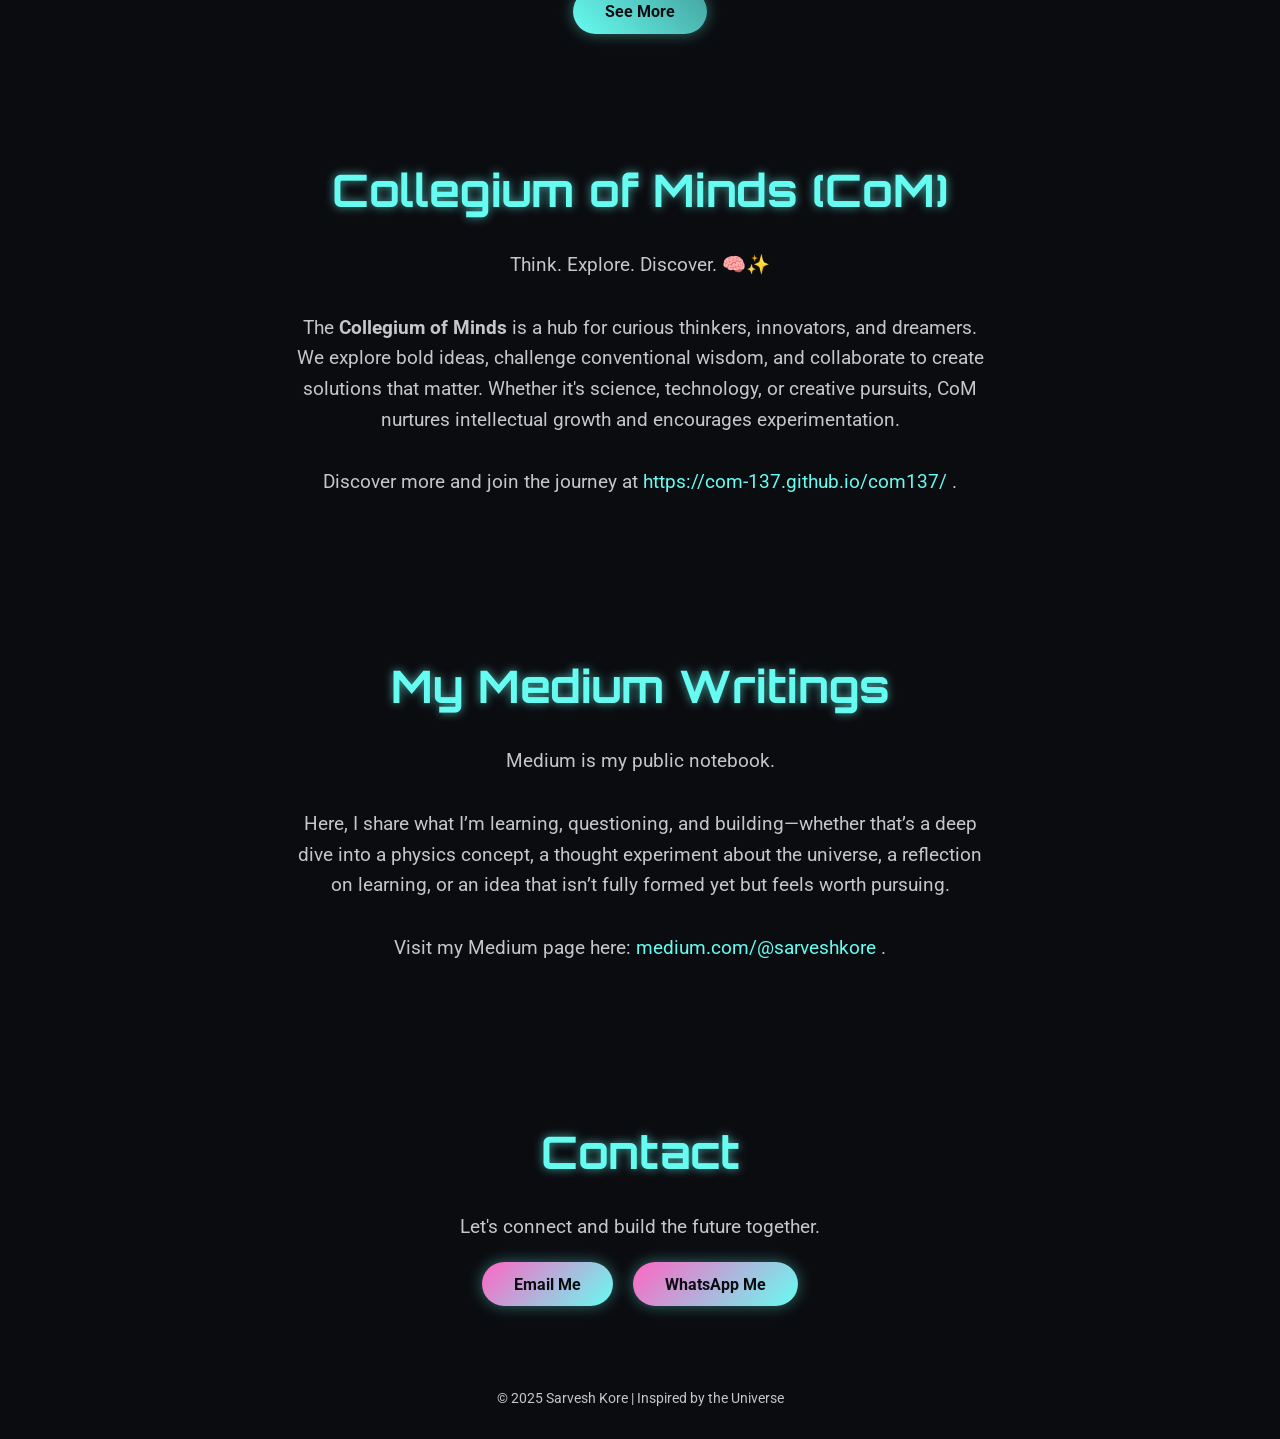
==== commit ebf44a7e: "Update index.html" ====
--- a/index.html
+++ b/index.html
@@ -89,7 +89,7 @@
 <!-- Updates Section -->
 <section id="updates">
   <h2>Recent Updates</h2>
-  <p class="quote">[17/01/2026]</p>
+  <p class="quote">[06/03/2026]</p>
   Grade 10 in progress. Study mode: Initiated✌️
 </section>
   
